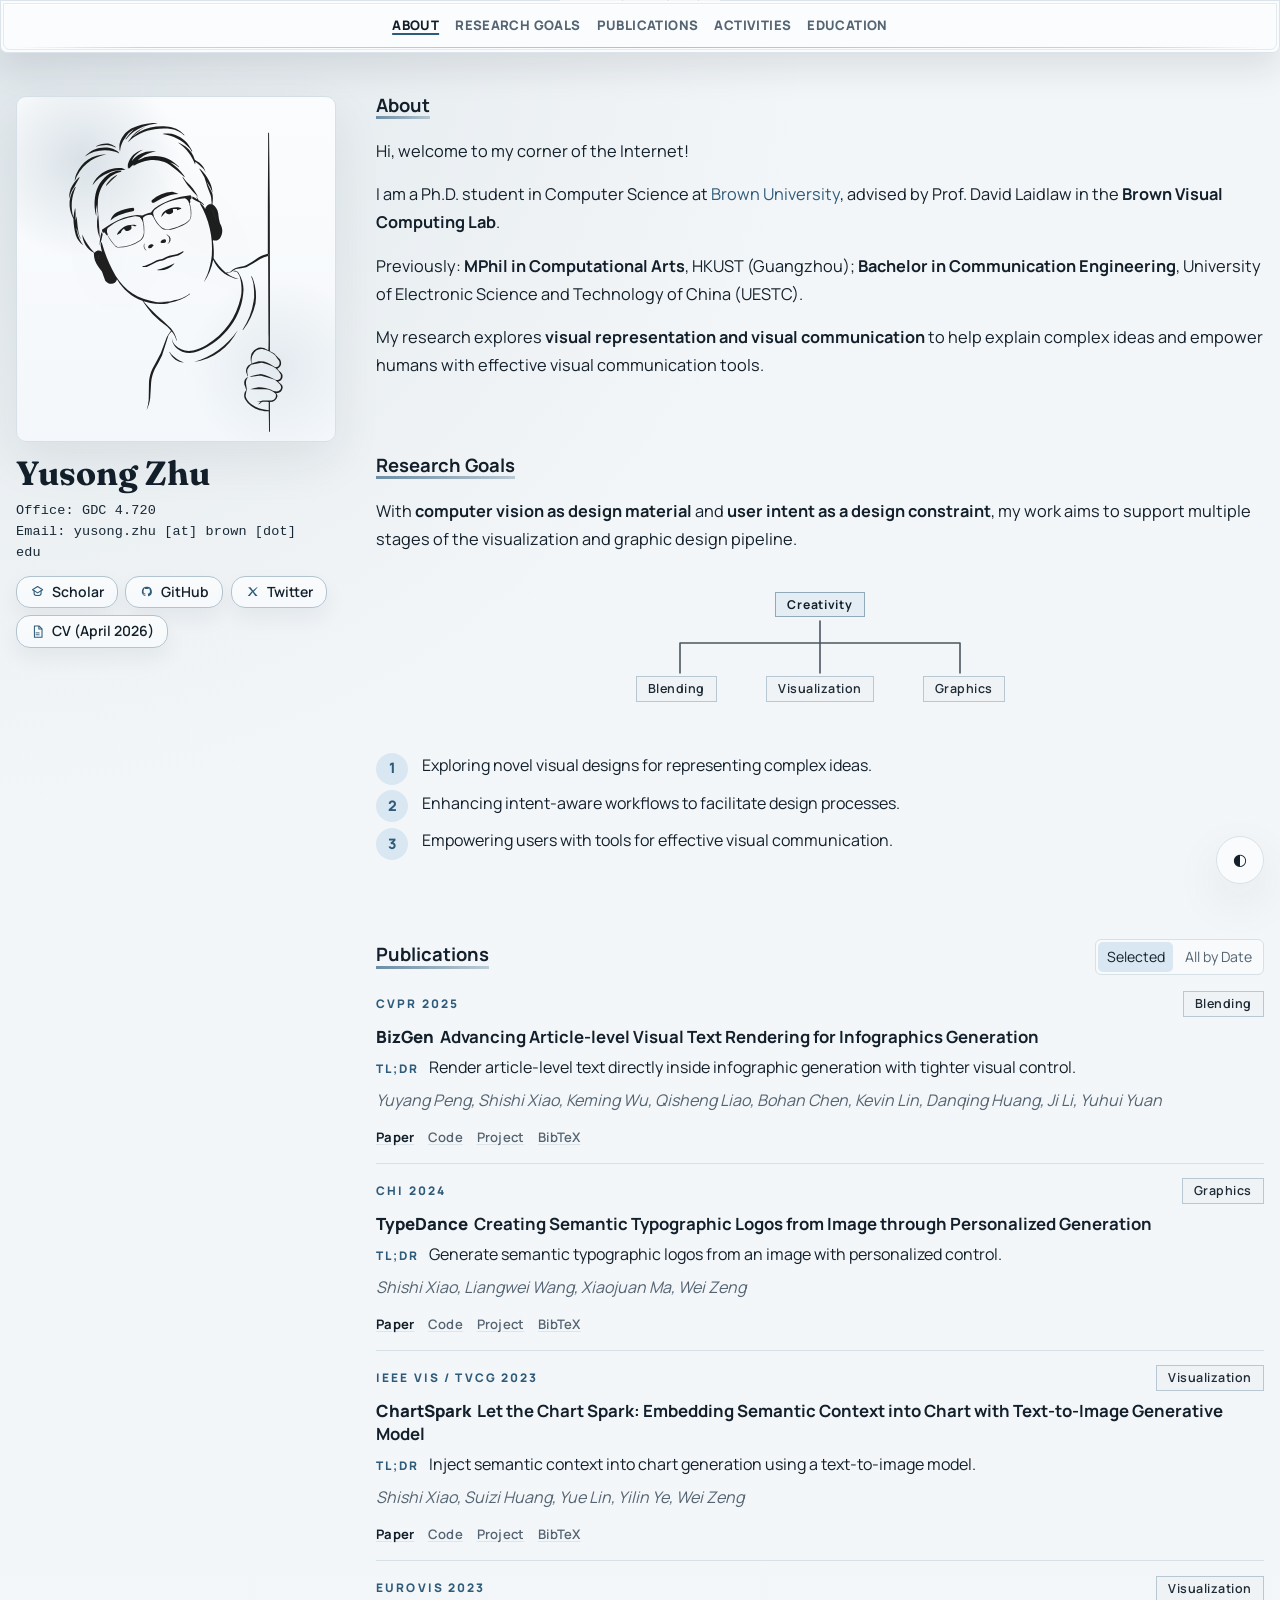
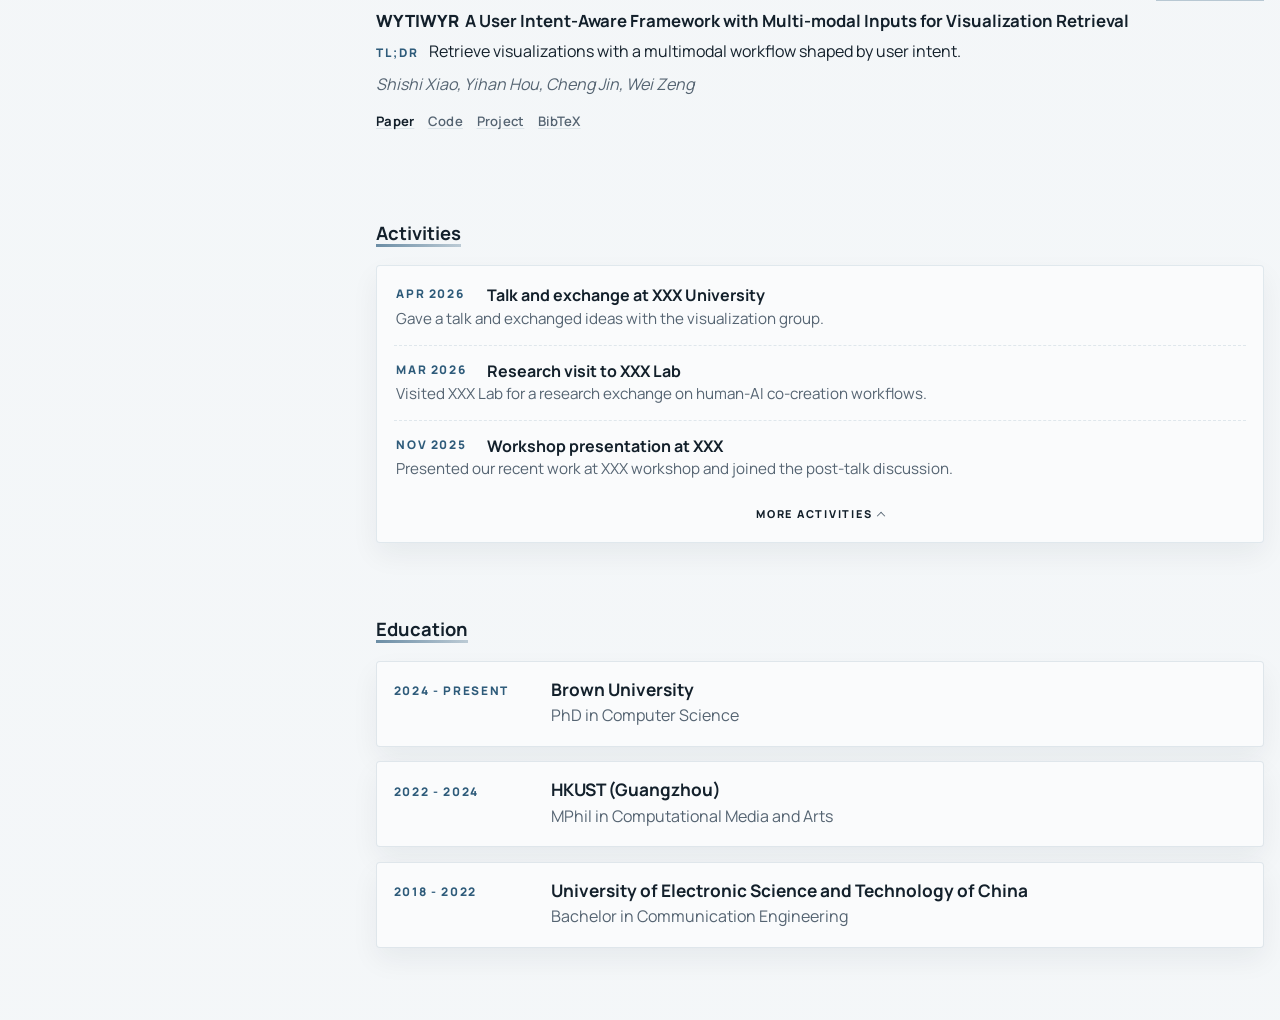
==== index-v6-line.html @ bac04664 "draft" ====
<!DOCTYPE html>
<html lang="en">
  <head>
    <meta charset="UTF-8" />
    <meta name="viewport" content="width=device-width, initial-scale=1, viewport-fit=cover" />
    <meta
      name="description"
      content="Yusong Zhu is a Ph.D. student in Computer Science at Brown University working on visual representation and visual communication."
    />
    <title>Yusong Zhu</title>
    <link rel="preconnect" href="https://fonts.googleapis.com" />
    <link rel="preconnect" href="https://fonts.gstatic.com" crossorigin />
    <link
      href="https://fonts.googleapis.com/css2?family=Fraunces:opsz,wght@9..144,500;9..144,700&family=Manrope:wght@400;500;600;700;800&display=swap"
      rel="stylesheet"
    />
    <link rel="preconnect" href="https://fonts.googleapis.com">
    <link rel="preconnect" href="https://fonts.gstatic.com" crossorigin>
    <link href="https://fonts.googleapis.com/css2?family=Architects+Daughter&display=swap" rel="stylesheet">
    <link rel="icon" type="image/png" href="tabicon.png" />
    <link rel="stylesheet" href="styles-v6-line.css" />
    <script>
      document.documentElement.classList.add("js");
    </script>
  </head>
  <body>
    <aside class="toc-sidebar" aria-label="Page sections">
      <nav class="toc-panel" id="toc-panel" aria-label="Page sections">
        <ul class="nav-list">
          <li><a class="nav-link" href="#about">About</a></li>
          <!-- <li><a class="nav-link" href="#interests">Research Interests</a></li> -->
          <li><a class="nav-link" href="#goals">Research Goals</a></li>
          <li><a class="nav-link" href="#publications">Publications</a></li>
          <li><a class="nav-link" href="#activities">Activities</a></li>
          <li><a class="nav-link" href="#education">Education</a></li>
        </ul>
      </nav>
      <div class="toc-edge" aria-hidden="true"></div>
    </aside>

    <div class="page-shell">
      <div class="layout">
        <aside class="rail reveal" aria-label="Profile overview">
          <figure class="rail-portrait rail-portrait--line">
            <div class="line-portrait-shell">
              <img src="yusong_line_drawing.svg" alt="Line drawing mark representing Yusong Zhu" />
            </div>
          </figure>
          <!-- <p class="eyebrow"></p> -->
          <h1>Yusong Zhu</h1>
          <p class="lede">
            <span class="contact-mono">Office: GDC 4.720<br />Email: yusong.zhu [at] brown [dot] edu</span>
          </p>
          <div class="social-row" aria-label="External links">
            <a class="social-link" href="https://scholar.google.com/citations?user=serendipitysx" aria-label="Google Scholar" target="_blank" rel="noreferrer">
              <svg viewBox="0 0 24 24" aria-hidden="true"><path d="M12 4 4 9l8 5 8-5-8-5Z" fill="none" stroke="currentColor" stroke-width="1.7" stroke-linejoin="round"/><path d="M6.5 10.2V15c0 1.8 2.5 3.3 5.5 3.3s5.5-1.5 5.5-3.3v-4.8" fill="none" stroke="currentColor" stroke-width="1.7" stroke-linecap="round"/></svg>
              <span class="social-link-text">Scholar</span>
            </a>
            <a class="social-link" href="https://github.com/serendipitysx" aria-label="GitHub" target="_blank" rel="noreferrer">
              <svg viewBox="0 0 24 24" aria-hidden="true"><path d="M12 4.5a7.5 7.5 0 0 0-2.4 14.6c.38.07.52-.17.52-.38v-1.3c-2.1.46-2.54-1-2.54-1-.34-.86-.84-1.1-.84-1.1-.69-.48.05-.47.05-.47.76.06 1.16.78 1.16.78.68 1.17 1.78.83 2.21.64.07-.5.27-.84.49-1.03-1.73-.2-3.55-.87-3.55-3.88 0-.86.31-1.56.82-2.11-.08-.2-.36-1 .08-2.08 0 0 .67-.22 2.2.81a7.6 7.6 0 0 1 4 0c1.53-1.03 2.2-.81 2.2-.81.44 1.08.16 1.88.08 2.08.51.55.82 1.25.82 2.11 0 3.02-1.82 3.68-3.56 3.88.28.24.53.71.53 1.44v2.13c0 .21.14.45.53.38A7.5 7.5 0 0 0 12 4.5Z" fill="currentColor"/></svg>
              <span class="social-link-text">GitHub</span>
            </a>
            <a class="social-link" href="https://x.com/serendipitysx" aria-label="X (Twitter)" target="_blank" rel="noreferrer">
              <svg viewBox="0 0 24 24" aria-hidden="true"><path d="M5 5h3.7l4 5.4L18.7 5H20l-6.1 7.1L20 19h-3.7l-4.3-5.8L7.6 19H4.3l6.5-7.7L5 5Z" fill="currentColor"/></svg>
              <span class="social-link-text">Twitter</span>
            </a>
            <a class="social-link" href="cv.pdf" aria-label="Download CV (PDF)" target="_blank" rel="noreferrer">
              <svg viewBox="0 0 24 24" aria-hidden="true">
                <path
                  d="M7 3h7.2L19 7.8V21H7V3z"
                  fill="none"
                  stroke="currentColor"
                  stroke-width="1.65"
                  stroke-linejoin="round"
                />
                <path
                  d="M14 3v5h5"
                  fill="none"
                  stroke="currentColor"
                  stroke-width="1.65"
                  stroke-linejoin="round"
                />
                <path
                  d="M9.5 14h5M9.5 17h5"
                  fill="none"
                  stroke="currentColor"
                  stroke-width="1.4"
                  stroke-linecap="round"
                />
              </svg>
              <span class="social-link-text">CV (April 2026)</span>
            </a>
          </div>
<!-- 
          <section class="rail-news" aria-labelledby="rail-news-heading">
            <div class="rail-news-box">
              <div class="rail-news-scroll" role="region" aria-label="Recent news list">
                <p class="rail-news-title" id="rail-news-heading">News</p>
                <div class="rail-news-list">
                <article class="rail-news-item">
                  <time class="rail-news-date" datetime="2025-05">May 2025</time>
                  <p class="rail-news-text">Internship at Adobe (San Jose)</p>
                </article>
                <article class="rail-news-item">
                  <time class="rail-news-date" datetime="2025-03">Mar 2025</time>
                  <p class="rail-news-text">BizGen accepted to CVPR 2025</p>
                </article>
                <article class="rail-news-item">
                  <time class="rail-news-date" datetime="2025-03">Mar 2025</time>
                  <p class="rail-news-text">VizTA accepted to EuroVIS 2025</p>
                </article>
                <article class="rail-news-item">
                  <time class="rail-news-date" datetime="2024-07">Jul 2024</time>
                  <p class="rail-news-text">ModalChorus accepted to IEEE VIS 2024</p>
                </article>
                <article class="rail-news-item">
                  <time class="rail-news-date" datetime="2024-01">Jan 2024</time>
                  <p class="rail-news-text">TypeDance accepted to CHI 2024</p>
                </article>
                <article class="rail-news-item">
                  <time class="rail-news-date" datetime="2023-12">Dec 2023</time>
                  <p class="rail-news-text">MetroBUX accepted to IEEE TITS</p>
                </article>
                <article class="rail-news-item">
                  <time class="rail-news-date" datetime="2023-10">Oct 2023</time>
                  <p class="rail-news-text">Presented ChartSpark at IEEE VIS</p>
                </article>
                <article class="rail-news-item">
                  <time class="rail-news-date" datetime="2023-07">Jul 2023</time>
                  <p class="rail-news-text">ChartSpark accepted to IEEE VIS</p>
                </article>
                <article class="rail-news-item">
                  <time class="rail-news-date" datetime="2023-06">Jun 2023</time>
                  <p class="rail-news-text">Presented WYTIWYR at EuroVIS</p>
                </article>
                <article class="rail-news-item">
                  <time class="rail-news-date" datetime="2022-09">Sep 2022</time>
                  <p class="rail-news-text">Started visualization research at HKUST CIVAl Lab</p>
                </article>
                </div>
              </div>
            </div>
          </section> -->
        </aside>

        <main id="main">
          <section id="about" class="section reveal" aria-labelledby="about-heading">
            <div class="section-head">
              <h2 id="about-heading">About</h2>
            </div>
            <div class="section-body">
              <div class="prose prose-flow">
                <p>Hi, welcome to my corner of the Internet!</p>
                <p>
                  I am a Ph.D. student in Computer Science at <a href="https://www.brown.edu/" style="color: var(--accent)" target="_blank" rel="noopener noreferrer">Brown University</a>, advised by Prof. David Laidlaw in the
                  <strong>Brown Visual Computing Lab</strong>.
                </p>
                <p>
                  Previously: <strong>MPhil in Computational Arts</strong>, HKUST
                  (Guangzhou); <strong>Bachelor in Communication Engineering</strong>,
                  University of Electronic Science and Technology of China (UESTC).
                </p>
                <p>
                  My research explores <strong>visual representation and visual communication</strong>
                  to help explain complex ideas and empower humans with effective
                  visual communication tools.
                </p>
              </div>
            </div>
          </section>
<!-- 
          <section id="interests" class="section reveal" aria-labelledby="interests-heading">
            <div class="section-head">
              <h2 id="interests-heading">Research Interests</h2>
            </div>
            <div class="chip-row">
              <span class="chip">Computer Vision</span>
              <span class="chip">Data Visualization</span>
              <span class="chip">Visual Design</span>
            </div>
          </section> -->

          <section id="goals" class="section reveal" aria-labelledby="goals-heading">
            <div class="section-head">
              <h2 id="goals-heading">Research Goals</h2>
            </div>
            <div class="prose narrow">
              <p>
                With <strong>computer vision as design material</strong> and
                <strong>user intent as a design constraint</strong>, my work aims
                to support multiple stages of the visualization and graphic design
                pipeline.
              </p>
            </div>
            <div
              class="research-flow"
              role="img"
              aria-label="Research themes: Creativity connects Blending, Visualization, and Graphics."
            >
              <div class="research-flow-hub">
                <span class="research-theme-tag research-theme-tag--hub">Creativity</span>
              </div>
              <svg
                class="research-flow-lines"
                viewBox="0 0 420 72"
                preserveAspectRatio="xMidYMin meet"
                aria-hidden="true"
              >
                <path
                  d="M210 2V24M70 24H350M70 24V54M210 24V54M350 24V54"
                  fill="none"
                  stroke="currentColor"
                  stroke-width="1.6"
                  stroke-linecap="round"
                  stroke-linejoin="round"
                />
              </svg>
              <div class="research-flow-branches">
                <div class="research-flow-branch">
                  <span class="research-theme-tag">Blending</span>
                </div>
                <div class="research-flow-branch">
                  <span class="research-theme-tag">Visualization</span>
                </div>
                <div class="research-flow-branch">
                  <span class="research-theme-tag">Graphics</span>
                </div>
              </div>
            </div>
            <div class="goal-stack">
              <article class="goal-line">
                <span class="goal-index">1</span>
                <p>Exploring novel visual designs for representing complex ideas.</p>
              </article>
              <article class="goal-line">
                <span class="goal-index">2</span>
                <p>Enhancing intent-aware workflows to facilitate design processes.</p>
              </article>
              <article class="goal-line">
                <span class="goal-index">3</span>
                <p>Empowering users with tools for effective visual communication.</p>
              </article>
            </div>
          </section>

          <section id="publications" class="section reveal" aria-labelledby="publications-heading">
            <div class="section-head publications-head">
              <h2 id="publications-heading">Publications</h2>
              <div class="pub-switcher" role="tablist" aria-label="Publication views">
                <button class="pub-tab is-active" type="button" role="tab" aria-selected="true" aria-controls="pub-selected" id="tab-selected">Selected</button>
                <button class="pub-tab" type="button" role="tab" aria-selected="false" aria-controls="pub-all" id="tab-all">All by Date</button>
              </div>
            </div>

            <div class="pub-panel is-active" id="pub-selected" role="tabpanel" aria-labelledby="tab-selected">
              <article class="pub-feature">
                <div class="pub-body">
                  <div class="pub-meta-row">
                    <p class="pub-venue">CVPR 2025</p>
                    <div class="pub-tags" aria-label="Research themes">
                      <span class="research-theme-tag">Blending</span>
                    </div>
                  </div>
                  <h3><span class="pub-acronym">BizGen</span><span class="pub-subtitle">Advancing Article-level Visual Text Rendering for Infographics Generation</span></h3>
                  <p class="pub-tldr"><span>TL;DR</span> Render article-level text directly inside infographic generation with tighter visual control.</p>
                  <p class="pub-authors">
                    Yuyang Peng, Shishi Xiao, Keming Wu, Qisheng Liao, Bohan Chen,
                    Kevin Lin, Danqing Huang, Ji Li, Yuhui Yuan
                  </p>
                  <div class="pub-links" aria-label="BizGen links">
                    <a class="pub-link is-primary" href="#" target="_blank" rel="noopener noreferrer">Paper</a>
                    <a class="pub-link" href="#" target="_blank" rel="noopener noreferrer">Code</a>
                    <a class="pub-link" href="#" target="_blank" rel="noopener noreferrer">Project</a>
                    <button class="pub-link pub-bib-toggle" type="button" aria-expanded="false" aria-controls="bib-bizgen-selected" data-bib-target="bib-bizgen-selected">BibTeX</button>
                  </div>
                  <div class="pub-bib-card" id="bib-bizgen-selected" hidden>
                    <pre>@inproceedings{peng2025bizgen,
  title={Advancing Article-level Visual Text Rendering for Infographics Generation},
  author={Peng, Yuyang and Xiao, Shishi and Wu, Keming and Liao, Qisheng and Chen, Bohan and Lin, Kevin and Huang, Danqing and Li, Ji and Yuan, Yuhui},
  booktitle={Proceedings of the IEEE/CVF Conference on Computer Vision and Pattern Recognition (CVPR)},
  year={2025}
}</pre>
                  </div>
                </div>
              </article>

              <article class="pub-feature">
                <div class="pub-body">
                  <div class="pub-meta-row">
                    <p class="pub-venue">CHI 2024</p>
                    <div class="pub-tags" aria-label="Research themes">
                      <span class="research-theme-tag">Graphics</span>
                    </div>
                  </div>
                  <h3><span class="pub-acronym">TypeDance</span><span class="pub-subtitle">Creating Semantic Typographic Logos from Image through Personalized Generation</span></h3>
                  <p class="pub-tldr"><span>TL;DR</span> Generate semantic typographic logos from an image with personalized control.</p>
                  <p class="pub-authors">Shishi Xiao, Liangwei Wang, Xiaojuan Ma, Wei Zeng</p>
                  <div class="pub-links" aria-label="TypeDance links">
                    <a class="pub-link is-primary" href="#" target="_blank" rel="noopener noreferrer">Paper</a>
                    <a class="pub-link" href="#" target="_blank" rel="noopener noreferrer">Code</a>
                    <a class="pub-link" href="#" target="_blank" rel="noopener noreferrer">Project</a>
                    <button class="pub-link pub-bib-toggle" type="button" aria-expanded="false" aria-controls="bib-typedance-selected" data-bib-target="bib-typedance-selected">BibTeX</button>
                  </div>
                  <div class="pub-bib-card" id="bib-typedance-selected" hidden>
                    <pre>@inproceedings{xiao2024typedance,
  title={Creating Semantic Typographic Logos from Image through Personalized Generation},
  author={Xiao, Shishi and Wang, Liangwei and Ma, Xiaojuan and Zeng, Wei},
  booktitle={Proceedings of the CHI Conference on Human Factors in Computing Systems (CHI)},
  year={2024}
}</pre>
                  </div>
                </div>
              </article>

              <article class="pub-feature">
                <div class="pub-body">
                  <div class="pub-meta-row">
                    <p class="pub-venue">IEEE VIS / TVCG 2023</p>
                    <div class="pub-tags" aria-label="Research themes">
                      <span class="research-theme-tag">Visualization</span>
                    </div>
                  </div>
                  <h3><span class="pub-acronym">ChartSpark</span><span class="pub-subtitle">Let the Chart Spark: Embedding Semantic Context into Chart with Text-to-Image Generative Model</span></h3>
                  <p class="pub-tldr"><span>TL;DR</span> Inject semantic context into chart generation using a text-to-image model.</p>
                  <p class="pub-authors">Shishi Xiao, Suizi Huang, Yue Lin, Yilin Ye, Wei Zeng</p>
                  <div class="pub-links" aria-label="ChartSpark links">
                    <a class="pub-link is-primary" href="#" target="_blank" rel="noopener noreferrer">Paper</a>
                    <a class="pub-link" href="#" target="_blank" rel="noopener noreferrer">Code</a>
                    <a class="pub-link" href="#" target="_blank" rel="noopener noreferrer">Project</a>
                    <button class="pub-link pub-bib-toggle" type="button" aria-expanded="false" aria-controls="bib-chartspark-selected" data-bib-target="bib-chartspark-selected">BibTeX</button>
                  </div>
                  <div class="pub-bib-card" id="bib-chartspark-selected" hidden>
                    <pre>@article{xiao2023chartspark,
  title={Let the Chart Spark: Embedding Semantic Context into Chart with Text-to-Image Generative Model},
  author={Xiao, Shishi and Huang, Suizi and Lin, Yue and Ye, Yilin and Zeng, Wei},
  journal={IEEE Transactions on Visualization and Computer Graphics (TVCG)},
  year={2023}
}</pre>
                  </div>
                </div>
              </article>

              <article class="pub-feature">
                <div class="pub-body">
                  <div class="pub-meta-row">
                    <p class="pub-venue">EuroVis 2023</p>
                    <div class="pub-tags" aria-label="Research themes">
                      <span class="research-theme-tag">Visualization</span>
                    </div>
                  </div>
                  <h3><span class="pub-acronym">WYTIWYR</span><span class="pub-subtitle">A User Intent-Aware Framework with Multi-modal Inputs for Visualization Retrieval</span></h3>
                  <p class="pub-tldr"><span>TL;DR</span> Retrieve visualizations with a multimodal workflow shaped by user intent.</p>
                  <p class="pub-authors">Shishi Xiao, Yihan Hou, Cheng Jin, Wei Zeng</p>
                  <div class="pub-links" aria-label="WYTIWYR links">
                    <a class="pub-link is-primary" href="#" target="_blank" rel="noopener noreferrer">Paper</a>
                    <a class="pub-link" href="#" target="_blank" rel="noopener noreferrer">Code</a>
                    <a class="pub-link" href="#" target="_blank" rel="noopener noreferrer">Project</a>
                    <button class="pub-link pub-bib-toggle" type="button" aria-expanded="false" aria-controls="bib-wytiwyr-selected" data-bib-target="bib-wytiwyr-selected">BibTeX</button>
                  </div>
                  <div class="pub-bib-card" id="bib-wytiwyr-selected" hidden>
                    <pre>@inproceedings{xiao2023wytiwyr,
  title={A User Intent-Aware Framework with Multi-modal Inputs for Visualization Retrieval},
  author={Xiao, Shishi and Hou, Yihan and Jin, Cheng and Zeng, Wei},
  booktitle={Eurographics Conference on Visualization (EuroVis)},
  year={2023}
}</pre>
                  </div>
                </div>
              </article>
            </div>

            <div class="pub-panel" id="pub-all" role="tabpanel" aria-labelledby="tab-all" hidden>
              <div class="pub-year-group">
                <div class="pub-all-head">
                  <span class="pub-all-label">2025</span>
                </div>
                <article class="pub-row">
                  <div class="pub-date">CVPR 2025</div>
                  <div class="pub-tags" aria-label="Research themes">
                    <span class="research-theme-tag">Blending</span>
                  </div>
                  <div class="pub-body">
                    <h3><span class="pub-acronym">BizGen</span><span class="pub-subtitle">Advancing Article-level Visual Text Rendering for Infographics Generation</span></h3>
                    <p class="pub-authors">
                      Yuyang Peng, Shishi Xiao, Keming Wu, Qisheng Liao, Bohan Chen,
                      Kevin Lin, Danqing Huang, Ji Li, Yuhui Yuan
                    </p>
                    <div class="pub-links" aria-label="BizGen links">
                      <a class="pub-link is-primary" href="#" target="_blank" rel="noopener noreferrer">Paper</a>
                      <a class="pub-link" href="#" target="_blank" rel="noopener noreferrer">Code</a>
                      <a class="pub-link" href="#" target="_blank" rel="noopener noreferrer">Project</a>
                      <button class="pub-link pub-bib-toggle" type="button" aria-expanded="false" aria-controls="bib-bizgen-all" data-bib-target="bib-bizgen-all">BibTeX</button>
                    </div>
                    <div class="pub-bib-card" id="bib-bizgen-all" hidden>
                      <pre>@inproceedings{peng2025bizgen,
  title={Advancing Article-level Visual Text Rendering for Infographics Generation},
  author={Peng, Yuyang and Xiao, Shishi and Wu, Keming and Liao, Qisheng and Chen, Bohan and Lin, Kevin and Huang, Danqing and Li, Ji and Yuan, Yuhui},
  booktitle={Proceedings of the IEEE/CVF Conference on Computer Vision and Pattern Recognition (CVPR)},
  year={2025}
}</pre>
                    </div>
                  </div>
                </article>
              </div>

              <div class="pub-year-group">
                <div class="pub-all-head">
                  <span class="pub-all-label">2024</span>
                </div>
                <article class="pub-row">
                  <div class="pub-date">CHI 2024</div>
                  <div class="pub-tags" aria-label="Research themes">
                    <span class="research-theme-tag">Graphics</span>
                  </div>
                  <div class="pub-body">
                    <h3><span class="pub-acronym">TypeDance</span><span class="pub-subtitle">Creating Semantic Typographic Logos from Image through Personalized Generation</span></h3>
                    <p class="pub-authors">Shishi Xiao, Liangwei Wang, Xiaojuan Ma, Wei Zeng</p>
                    <div class="pub-links" aria-label="TypeDance links">
                      <a class="pub-link is-primary" href="#" target="_blank" rel="noopener noreferrer">Paper</a>
                      <a class="pub-link" href="#" target="_blank" rel="noopener noreferrer">Code</a>
                      <a class="pub-link" href="#" target="_blank" rel="noopener noreferrer">Project</a>
                      <button class="pub-link pub-bib-toggle" type="button" aria-expanded="false" aria-controls="bib-typedance-all" data-bib-target="bib-typedance-all">BibTeX</button>
                    </div>
                    <div class="pub-bib-card" id="bib-typedance-all" hidden>
                      <pre>@inproceedings{xiao2024typedance,
  title={Creating Semantic Typographic Logos from Image through Personalized Generation},
  author={Xiao, Shishi and Wang, Liangwei and Ma, Xiaojuan and Zeng, Wei},
  booktitle={Proceedings of the CHI Conference on Human Factors in Computing Systems (CHI)},
  year={2024}
}</pre>
                    </div>
                  </div>
                </article>
              </div>

              <div class="pub-year-group">
                <div class="pub-all-head">
                  <span class="pub-all-label">2023</span>
                </div>
                <article class="pub-row">
                  <div class="pub-date">IEEE VIS / TVCG 2023</div>
                  <div class="pub-tags" aria-label="Research themes">
                    <span class="research-theme-tag">Visualization</span>
                  </div>
                  <div class="pub-body">
                    <h3><span class="pub-acronym">ChartSpark</span><span class="pub-subtitle">Let the Chart Spark: Embedding Semantic Context into Chart with Text-to-Image Generative Model</span></h3>
                    <p class="pub-authors">Shishi Xiao, Suizi Huang, Yue Lin, Yilin Ye, Wei Zeng</p>
                    <div class="pub-links" aria-label="ChartSpark links">
                      <a class="pub-link is-primary" href="#" target="_blank" rel="noopener noreferrer">Paper</a>
                      <a class="pub-link" href="#" target="_blank" rel="noopener noreferrer">Code</a>
                      <a class="pub-link" href="#" target="_blank" rel="noopener noreferrer">Project</a>
                      <button class="pub-link pub-bib-toggle" type="button" aria-expanded="false" aria-controls="bib-chartspark-all" data-bib-target="bib-chartspark-all">BibTeX</button>
                    </div>
                    <div class="pub-bib-card" id="bib-chartspark-all" hidden>
                      <pre>@article{xiao2023chartspark,
  title={Let the Chart Spark: Embedding Semantic Context into Chart with Text-to-Image Generative Model},
  author={Xiao, Shishi and Huang, Suizi and Lin, Yue and Ye, Yilin and Zeng, Wei},
  journal={IEEE Transactions on Visualization and Computer Graphics (TVCG)},
  year={2023}
}</pre>
                    </div>
                  </div>
                </article>
                <article class="pub-row">
                  <div class="pub-date">EuroVis 2023</div>
                  <div class="pub-tags" aria-label="Research themes">
                    <span class="research-theme-tag">Visualization</span>
                  </div>
                  <div class="pub-body">
                    <h3><span class="pub-acronym">WYTIWYR</span><span class="pub-subtitle">A User Intent-Aware Framework with Multi-modal Inputs for Visualization Retrieval</span></h3>
                    <p class="pub-authors">Shishi Xiao, Yihan Hou, Cheng Jin, Wei Zeng</p>
                    <div class="pub-links" aria-label="WYTIWYR links">
                      <a class="pub-link is-primary" href="#" target="_blank" rel="noopener noreferrer">Paper</a>
                      <a class="pub-link" href="#" target="_blank" rel="noopener noreferrer">Code</a>
                      <a class="pub-link" href="#" target="_blank" rel="noopener noreferrer">Project</a>
                      <button class="pub-link pub-bib-toggle" type="button" aria-expanded="false" aria-controls="bib-wytiwyr-all" data-bib-target="bib-wytiwyr-all">BibTeX</button>
                    </div>
                    <div class="pub-bib-card" id="bib-wytiwyr-all" hidden>
                      <pre>@inproceedings{xiao2023wytiwyr,
  title={A User Intent-Aware Framework with Multi-modal Inputs for Visualization Retrieval},
  author={Xiao, Shishi and Hou, Yihan and Jin, Cheng and Zeng, Wei},
  booktitle={Eurographics Conference on Visualization (EuroVis)},
  year={2023}
}</pre>
                    </div>
                  </div>
                </article>
              </div>
            </div>
          </section>

          <section id="activities" class="section reveal" aria-labelledby="activities-heading">
            <div class="section-head">
              <h2 id="activities-heading">Activities</h2>
            </div>
            <div class="activity-panel">
              <!-- <p class="activity-intro">Recent visits, talks, and exchanges.</p> -->
              <ul class="activity-list" id="activity-list">
                <li class="activity-item">
                  <span class="activity-date">Apr 2026</span>
                  <span class="activity-text">Talk and exchange at XXX University</span>
                  <p class="activity-body">Gave a talk and exchanged ideas with the visualization group.</p>
                </li>
                <li class="activity-item">
                  <span class="activity-date">Mar 2026</span>
                  <span class="activity-text">Research visit to XXX Lab</span>
                  <p class="activity-body">Visited XXX Lab for a research exchange on human-AI co-creation workflows.</p>
                </li>
                <li class="activity-item">
                  <span class="activity-date">Nov 2025</span>
                  <span class="activity-text">Workshop presentation at XXX</span>
                  <p class="activity-body">Presented our recent work at XXX workshop and joined the post-talk discussion.</p>
                </li>
                <li class="activity-item activity-item--more" hidden>
                  <span class="activity-date">Sep 2025</span>
                  <span class="activity-text">Guest talk at XXX Institute</span>
                  <p class="activity-body">Shared research progress and discussed visualization directions with local researchers.</p>
                </li>
                <li class="activity-item activity-item--more" hidden>
                  <span class="activity-date">Jul 2025</span>
                  <span class="activity-text">Visit to XXX Lab</span>
                  <p class="activity-body">Visited the lab for a short exchange on design tools and evaluation strategies.</p>
                </li>
                <li class="activity-item activity-item--more" hidden>
                  <span class="activity-date">May 2025</span>
                  <span class="activity-text">Talk at XXX Workshop</span>
                  <p class="activity-body">Presented an overview of the current project and received feedback from attendees.</p>
                </li>
              </ul>
              <button class="activity-more-toggle" type="button" aria-expanded="false" aria-controls="activity-list">
                <span class="activity-more-text">More activities</span>
                <span class="activity-more-arrow" aria-hidden="true"></span>
              </button>
            </div>
          </section>

          <section id="education" class="section reveal" aria-labelledby="education-heading">
            <div class="section-head">
              <h2 id="education-heading">Education</h2>
            </div>
            <div class="edu-list">
              <article class="edu-row">
                <div class="edu-meta">2024 - Present</div>
                <div>
                  <h3>Brown University</h3>
                  <p>PhD in Computer Science</p>
                </div>
              </article>
              <article class="edu-row">
                <div class="edu-meta">2022 - 2024</div>
                <div>
                  <h3>HKUST (Guangzhou)</h3>
                  <p>MPhil in Computational Media and Arts</p>
                </div>
              </article>
              <article class="edu-row">
                <div class="edu-meta">2018 - 2022</div>
                <div>
                  <h3>University of Electronic Science and Technology of China</h3>
                  <p>Bachelor in Communication Engineering</p>
                </div>
              </article>
            </div>
          </section>

        </main>
      </div>
    </div>

    <button
      class="theme-toggle"
      type="button"
      aria-label="Toggle color theme"
      aria-pressed="false"
      title="Toggle theme"
    >
      <span aria-hidden="true">◐</span>
    </button>
    <script>
      const root = document.documentElement;
      const themeToggle = document.querySelector(".theme-toggle");
      const storedTheme = localStorage.getItem("theme");
      const prefersDark = window.matchMedia("(prefers-color-scheme: dark)").matches;

      const applyTheme = (theme) => {
        root.dataset.theme = theme;
        themeToggle.setAttribute("aria-pressed", String(theme === "dark"));
        themeToggle.innerHTML = `<span aria-hidden="true">${theme === "dark" ? "☼" : "◐"}</span>`;
      };

      applyTheme(storedTheme || (prefersDark ? "dark" : "light"));

      themeToggle.addEventListener("click", () => {
        const nextTheme = root.dataset.theme === "dark" ? "light" : "dark";
        localStorage.setItem("theme", nextTheme);
        applyTheme(nextTheme);
      });

      const navLinks = [...document.querySelectorAll(".toc-sidebar .nav-link")];
      const sections = navLinks
        .map((link) => document.querySelector(link.getAttribute("href")))
        .filter(Boolean);
      let pendingNavTargetId = "";

      const setActiveSection = (activeId) => {
        navLinks.forEach((link) => {
          const isActive = link.getAttribute("href") === `#${activeId}`;
          link.classList.toggle("is-active", isActive);
          if (isActive) {
            link.setAttribute("aria-current", "location");
          } else {
            link.removeAttribute("aria-current");
          }
        });
      };

      const updateSectionHighlight = () => {
        const tocHeight = document.querySelector(".toc-sidebar")?.offsetHeight ?? 0;
        const sectionScrollMargin = sections[0]
          ? parseFloat(window.getComputedStyle(sections[0]).scrollMarginTop) || 0
          : 0;
        const triggerY = Math.max(tocHeight + 28, sectionScrollMargin - 8);
        let activeId = sections[0]?.id;
        const nearPageBottom = window.innerHeight + window.scrollY >= document.documentElement.scrollHeight - 4;

        if (pendingNavTargetId) {
          const pendingSection = sections.find((section) => section.id === pendingNavTargetId);
          if (pendingSection) {
            const pendingRect = pendingSection.getBoundingClientRect();
            if (pendingRect.top > triggerY && !nearPageBottom) {
              setActiveSection(pendingNavTargetId);
              return;
            }
          }
          pendingNavTargetId = "";
        }

        if (nearPageBottom && sections.length) {
          setActiveSection(sections[sections.length - 1].id);
          return;
        }

        sections.forEach((section) => {
          const rect = section.getBoundingClientRect();
          if (rect.top <= triggerY) {
            activeId = section.id;
          }
        });

        if (activeId) {
          setActiveSection(activeId);
        }
      };

      let sectionHighlightFrame = 0;
      const scheduleSectionHighlight = () => {
        if (sectionHighlightFrame) return;
        sectionHighlightFrame = window.requestAnimationFrame(() => {
          sectionHighlightFrame = 0;
          updateSectionHighlight();
        });
      };

      window.addEventListener("scroll", scheduleSectionHighlight, { passive: true });
      window.addEventListener("resize", scheduleSectionHighlight);

      navLinks.forEach((link) => {
        link.addEventListener("click", () => {
          const targetId = link.getAttribute("href")?.slice(1);
          if (!targetId) return;
          pendingNavTargetId = targetId;
          setActiveSection(targetId);
          window.requestAnimationFrame(() => {
            window.requestAnimationFrame(updateSectionHighlight);
          });
        });
      });

      window.addEventListener("hashchange", scheduleSectionHighlight);
      updateSectionHighlight();

      const activityMoreToggle = document.querySelector(".activity-more-toggle");
      const activityMoreText = document.querySelector(".activity-more-text");
      const activityMoreItems = [...document.querySelectorAll(".activity-item--more")];

      if (activityMoreToggle && activityMoreItems.length) {
        const updateActivityToggle = () => {
          const hiddenCount = activityMoreItems.filter((item) => item.hidden).length;
          activityMoreToggle.hidden = hiddenCount === 0;
          activityMoreToggle.setAttribute("aria-expanded", String(hiddenCount > 0));
          if (activityMoreText) {
            activityMoreText.textContent = hiddenCount === 1 ? "More activity" : "More activities";
          }
        };

        activityMoreToggle.addEventListener("click", () => {
          const nextBatch = activityMoreItems.filter((item) => item.hidden).slice(0, 3);
          nextBatch.forEach((item) => {
            item.hidden = false;
          });
          updateActivityToggle();
        });

        updateActivityToggle();
      }

      const pubTabs = [...document.querySelectorAll(".pub-tab")];
      const pubPanels = [...document.querySelectorAll(".pub-panel")];

      const setPublicationView = (targetId) => {
        pubTabs.forEach((tab) => {
          const isActive = tab.getAttribute("aria-controls") === targetId;
          tab.classList.toggle("is-active", isActive);
          tab.setAttribute("aria-selected", String(isActive));
          tab.tabIndex = isActive ? 0 : -1;
        });

        pubPanels.forEach((panel) => {
          const isActive = panel.id === targetId;
          panel.hidden = !isActive;
          panel.classList.toggle("is-active", isActive);
        });
      };

      pubTabs.forEach((tab) => {
        tab.addEventListener("click", () => setPublicationView(tab.getAttribute("aria-controls")));
      });

      setPublicationView("pub-selected");

      const bibToggles = [...document.querySelectorAll(".pub-bib-toggle")];

      bibToggles.forEach((toggle) => {
        toggle.addEventListener("click", () => {
          const targetId = toggle.dataset.bibTarget;
          if (!targetId) return;
          const card = document.getElementById(targetId);
          if (!card) return;

          const nextExpanded = toggle.getAttribute("aria-expanded") !== "true";
          toggle.setAttribute("aria-expanded", String(nextExpanded));
          card.hidden = !nextExpanded;
        });
      });

      const revealObserver = window.matchMedia("(prefers-reduced-motion: reduce)").matches
        ? null
        : new IntersectionObserver(
            (entries) => {
              entries.forEach((entry) => {
                if (entry.isIntersecting) {
                  entry.target.classList.add("is-visible");
                  revealObserver.unobserve(entry.target);
                }
              });
            },
            { threshold: 0.15 }
          );

      if (revealObserver) {
        document.querySelectorAll(".reveal").forEach((element) => {
          revealObserver.observe(element);
        });
      } else {
        document.querySelectorAll(".reveal").forEach((element) => {
          element.classList.add("is-visible");
        });
      }
    </script>
  </body>
</html>
---- styles-v6-line.css ----
:root {
  color-scheme: light;
  --bg: #f3f6f8;
  --surface: #fbfcfd;
  --surface-strong: #eef2f5;
  --text: #13202b;
  --muted: #556472;
  --accent: #2e5b7a;
  --accent-soft: #d9e7f2;
  --line: #d6e0e7;
  --shadow: 0 18px 50px rgba(17, 32, 43, 0.08);
  --max-width: 1280px;
  --rail-width: clamp(250px, 25vw, 330px);
  --rail-news-paper: color-mix(in srgb, var(--surface) 88%, var(--bg));
  --social-pill-bg: color-mix(in srgb, var(--surface-strong, #eef2f5) 84%, var(--bg));
  --social-pill-border: color-mix(in srgb, var(--accent) 18%, var(--line));
  --social-pill-fg: color-mix(in srgb, var(--text) 84%, var(--muted));
}

html[data-theme="dark"] {
  color-scheme: dark;
  --bg: #0d1419;
  --surface: #121d24;
  --surface-strong: #17242d;
  --text: #edf4f8;
  --muted: #a4b6c3;
  --accent: #8cb8d6;
  --accent-soft: #1a3140;
  --line: #263744;
  --shadow: 0 22px 60px rgba(0, 0, 0, 0.28);
  --rail-news-paper: color-mix(in srgb, var(--surface) 88%, var(--bg));
  --social-pill-bg: color-mix(in srgb, var(--surface) 88%, var(--bg));
  --social-pill-border: color-mix(in srgb, var(--line) 75%, transparent);
  --social-pill-fg: color-mix(in srgb, var(--muted) 88%, var(--text));
}

* {
  box-sizing: border-box;
}

html {
  scroll-behavior: smooth;
}

@media (prefers-reduced-motion: reduce) {
  html {
    scroll-behavior: auto;
  }
}

body {
  margin: 0;
  min-width: 320px;
  font-family: "Manrope", "Helvetica Neue", Arial, sans-serif;
  color: var(--text);
  background:
    radial-gradient(circle at top left, color-mix(in srgb, var(--accent) 10%, transparent), transparent 28%),
    linear-gradient(180deg, var(--bg) 0%, color-mix(in srgb, var(--bg) 92%, white) 100%);
  line-height: 1.72;
  transition: background-color 180ms ease, color 180ms ease;
}

a {
  color: inherit;
  text-decoration: none;
}

a:hover {
  color: var(--accent);
}

a:focus-visible,
button:focus-visible {
  outline: 3px solid var(--accent);
  outline-offset: 3px;
}

button {
  font: inherit;
}

.page-shell {
  width: min(calc(100% - 2rem), var(--max-width));
  margin: 0 auto;
  padding: 6rem 0 4.5rem;
}

.theme-toggle {
  position: fixed;
  right: 1rem;
  bottom: 1rem;
  z-index: 60;
  width: 3rem;
  height: 3rem;
  border: 1px solid var(--line);
  border-radius: 999px;
  background: color-mix(in srgb, var(--surface) 88%, transparent);
  color: var(--text);
  box-shadow: var(--shadow);
  display: inline-flex;
  align-items: center;
  justify-content: center;
  cursor: pointer;
  transition: transform 160ms ease, border-color 160ms ease, background-color 160ms ease;
}

.theme-toggle:hover {
  transform: translateY(-1px);
  border-color: var(--accent);
}

.layout {
  display: grid;
  grid-template-columns: var(--rail-width) minmax(0, 1fr);
  gap: 2.5rem;
  align-items: start;
}

.rail {
  position: fixed;
  top: 6rem;
  left: max(1rem, calc((100vw - var(--max-width)) / 2));
  width: var(--rail-width);
  z-index: 10;
  padding: 0;
}

main {
  grid-column: 2;
  min-width: 0;
}

.rail-portrait {
  margin: 0 0 1rem;
}

.rail-portrait--line {
  position: relative;
}

.line-portrait-shell {
  display: grid;
  place-items: center;
  width: 100%;
  aspect-ratio: 1 / 1.08;
  padding: clamp(1rem, 2.2vw, 1.6rem);
  border-radius: 10px;
  border: 1px solid var(--line);
  background:
    radial-gradient(circle at 20% 18%, color-mix(in srgb, var(--accent) 16%, transparent), transparent 26%),
    radial-gradient(circle at 82% 78%, color-mix(in srgb, var(--accent) 9%, transparent), transparent 24%),
    linear-gradient(180deg, color-mix(in srgb, var(--surface) 96%, white) 0%, color-mix(in srgb, var(--surface) 78%, var(--accent-soft)) 100%);
  box-shadow: var(--shadow);
  overflow: hidden;
}

.line-portrait-shell img {
  display: block;
  width: min(80%, 16rem);
  height: auto;
  opacity: 0.94;
  filter: drop-shadow(0 18px 28px rgba(17, 32, 43, 0.08));
}

.eyebrow {
  margin: 0 0 0.8rem;
  color: var(--muted);
  font-size: 0.76rem;
  font-weight: 800;
  letter-spacing: 0.18em;
  text-transform: uppercase;
}

h1 {
  margin: 0;
  font-family: "Fraunces", "Times New Roman", serif;
  font-size: clamp(2.1rem, 2vw, 2.7rem);
  line-height: 0.92;
  letter-spacing:0em;
  max-width: 10.2ch;
}

.lede {
  margin: -0.98rem 0 0;
  color: var(--muted);
  font-size: 1.03rem;
  max-width: 30ch;
  white-space: pre-line;
}

.contact-mono {
  display: inline-block;
  color: color-mix(in srgb, var(--text) 86%, var(--accent));
  font-family: ui-monospace, SFMono-Regular, Menlo, Consolas, "Liberation Mono", monospace;
  font-size: 0.82em;
  line-height: 1.55;
  letter-spacing: 0.01em;
}

.rail-blurb {
  margin: 1.2rem 0 0;
  padding-top: 1rem;
  border-top: 1px solid var(--line);
  max-width: 32ch;
}

.social-row {
  display: flex;
  flex-wrap: wrap;
  gap: 0.45rem;
  margin-top: 0.72rem;
}

.social-link {
  display: inline-flex;
  align-items: center;
  gap: 0.42rem;
  padding: 0.42rem 0.82rem;
  border: 1px solid color-mix(in srgb, var(--accent) 22%, var(--line));
  border-radius: 14px;
  background:
    linear-gradient(180deg,
      color-mix(in srgb, var(--surface) 94%, var(--accent-soft)) 0%,
      color-mix(in srgb, var(--surface) 86%, var(--accent-soft)) 100%);
  color: var(--text);
  font-size: 0.875rem;
  font-weight: 600;
  line-height: 1.2;
  text-decoration: none;
  box-shadow: 0 10px 22px rgba(17, 32, 43, 0.06);
  transition:
    transform 160ms ease,
    border-color 160ms ease,
    color 160ms ease,
    background-color 160ms ease,
    box-shadow 160ms ease;
}

.social-link svg {
  width: 0.95rem;
  height: 0.95rem;
  flex-shrink: 0;
  color: var(--accent);
}

.social-link-text {
  white-space: nowrap;
}

.social-link:hover,
.social-link:focus-visible {
  transform: translateY(-1px);
  border-color: color-mix(in srgb, var(--accent) 55%, var(--line));
  color: var(--accent);
  background:
    linear-gradient(180deg,
      color-mix(in srgb, var(--accent-soft) 82%, var(--surface)) 0%,
      color-mix(in srgb, var(--accent-soft) 68%, var(--surface)) 100%);
  box-shadow: 0 12px 24px rgba(17, 32, 43, 0.08);
}

html[data-theme="dark"] .social-link:hover,
html[data-theme="dark"] .social-link:focus-visible {
  background:
    linear-gradient(180deg,
      color-mix(in srgb, var(--surface) 84%, var(--accent) 12%) 0%,
      color-mix(in srgb, var(--surface) 78%, var(--accent) 16%) 100%);
}

.rail-facts {
  display: flex;
  flex-wrap: wrap;
  gap: 0.55rem;
  margin-top: 1.2rem;
}

.fact {
  display: inline-flex;
  align-items: center;
  min-height: 2.1rem;
  padding: 0.35rem 0.72rem;
  border: 1px solid var(--line);
  border-radius: 999px;
  background: color-mix(in srgb, var(--surface) 78%, transparent);
  font-size: 0.9rem;
}

.nav-list {
  list-style: none;
  padding: 0;
  margin: 0;
  display: grid;
  gap: 0.2rem;
}

.nav-link {
  min-height: 2.1rem;
  display: flex;
  align-items: center;
  color: var(--muted);
  padding: 0.22rem 0;
  position: relative;
  transition: color 160ms ease;
}

.nav-link::before {
  content: "";
  width: 0.7rem;
  height: 1px;
  margin-right: 0.7rem;
  background: var(--line);
  transition: width 160ms ease, background-color 160ms ease;
}

.nav-link:hover,
.nav-link:focus-visible,
.nav-link.is-active {
  color: var(--text);
}

.nav-link:hover::before,
.nav-link:focus-visible::before,
.nav-link.is-active::before {
  width: 1.6rem;
  background: var(--accent);
}

.rail-news {
  margin-top: 1rem;
  margin-bottom: 0.85rem;
}

.rail-news-box {
  position: relative;
  /* border: 1px solid var(--line); */
  border-bottom: none;
  border-radius: 6px 6px 0 0;
  /* background: #d8cdc2; */
  background: var(--surface);
  overflow: visible;
  /* Bottom torn edge: notches are transparent → body gradient shows through */
  clip-path: polygon(
    0% 0%,
    100% 0%,
    100% calc(100% - 12px),
    96.875% 100%,
    93.75% calc(100% - 12px),
    90.625% 100%,
    87.5% calc(100% - 12px),
    84.375% 100%,
    81.25% calc(100% - 12px),
    78.125% 100%,
    75% calc(100% - 12px),
    71.875% 100%,
    68.75% calc(100% - 12px),
    65.625% 100%,
    62.5% calc(100% - 12px),
    59.375% 100%,
    56.25% calc(100% - 12px),
    53.125% 100%,
    50% calc(100% - 12px),
    46.875% 100%,
    43.75% calc(100% - 12px),
    40.625% 100%,
    37.5% calc(100% - 12px),
    34.375% 100%,
    31.25% calc(100% - 12px),
    28.125% 100%,
    25% calc(100% - 12px),
    21.875% 100%,
    18.75% calc(100% - 12px),
    15.625% 100%,
    12.5% calc(100% - 12px),
    9.375% 100%,
    6.25% calc(100% - 12px),
    3.125% 100%,
    0% calc(100% - 12px)
  );
}

.rail-news-title {
  position: sticky;
  top: 0;
  z-index: 2;
  margin: 0 0.7em 0.55rem;
  /* Top inset lives on the title (opaque) so items cannot scroll “above” News in the scroll padding gap */
  padding: 0.65rem 0 0.5rem;
  color: var(--accent);
  font-size: 0.76rem;
  font-weight: 800;
  letter-spacing: 0.16em;
  text-transform: uppercase;
  background: var(--surface);
  /* border-bottom: 1px solid color-mix(in srgb, var(--line) 95%, transparent); */
  border-bottom: 1.5px solid color-mix(in srgb, var(--accent) 28%, var(--line));
}

.rail-news-scroll {
  position: relative;
  z-index: 1;
  box-sizing: border-box;
  max-height: 22rem;
  overflow-x: hidden;
  overflow-y: auto;
  overscroll-behavior: contain;
  padding: 0 0.7rem 0.65rem;
  scrollbar-width: none;
}

.rail-news-scroll::-webkit-scrollbar {
  width: 0;
  height: 0;
}

.rail-news-list {
  display: grid;
  gap: 0.45rem;
}

.rail-news-item {
  display: grid;
  grid-template-columns: 4.5rem minmax(0, 1fr);
  gap: 0.4rem 0.55rem;
  align-items: start;
  padding: 0.45rem 0.5rem;
  border-radius: 4px;
  /* background: color-mix(in srgb, var(--surface) 55%, transparent); */
}

.rail-news-date {
  display: block;
  margin: 0;
  padding: 0;
  color: var(--accent);
  font-size: 0.68rem;
  font-weight: 800;
  letter-spacing: 0.06em;
  line-height: 1.42;
  text-transform: uppercase;
}

.rail-news-text {
  margin: -0.15em;
  padding: 0;
  font-size: 0.86rem;
  line-height: 1.42;
  color: var(--muted);
  font-family: "Architects Daughter", cursive;
  font-weight: bold;
  font-style: bold;
}

/* Top-floating TOC bar. */
.toc-sidebar {
  position: fixed;
  top: 0;
  left: 0;
  right: 0;
  z-index: 40;
  width: auto;
  display: flex;
  align-items: center;
  gap: 0.55rem;
  padding: 0.72rem 1.1rem 0.84rem;
  border: 1px solid color-mix(in srgb, var(--line) 84%, transparent);
  border-radius: 0 0 0.42rem 0.42rem;
  background:
    linear-gradient(180deg, color-mix(in srgb, var(--surface) 96%, white) 0%, var(--surface) 100%);
  box-shadow: 0 16px 34px rgba(17, 32, 43, 0.1);
  backdrop-filter: blur(10px);
  -webkit-backdrop-filter: blur(10px);
  overflow: visible;
}

.toc-sidebar::before {
  content: "";
  position: absolute;
  inset: 0.14rem;
  border: 1px solid color-mix(in srgb, var(--line) 60%, transparent);
  border-radius: inherit;
  box-shadow: inset 0 1px 0 rgba(255, 255, 255, 0.45);
  background: transparent;
  pointer-events: none;
}

.toc-edge {
  position: absolute;
  left: 1rem;
  right: 1rem;
  bottom: 0.28rem;
  height: 1px;
  background:
    linear-gradient(90deg,
      transparent 0%,
      color-mix(in srgb, var(--accent) 18%, var(--line)) 10%,
      color-mix(in srgb, var(--accent) 38%, var(--line)) 50%,
      color-mix(in srgb, var(--accent) 18%, var(--line)) 90%,
      transparent 100%);
  opacity: 0.75;
  pointer-events: none;
  z-index: 0;
}

.toc-sidebar::after {
  content: "VALID FOR THIS PAGE";
  position: absolute;
  left: 50%;
  top: -0.56rem;
  transform: translateX(-50%);
  padding: 0 0.45rem;
  background: var(--bg);
  color: var(--accent);
  font-size: 0.58rem;
  font-weight: 800;
  letter-spacing: 0.28em;
  line-height: 1;
  text-transform: uppercase;
  white-space: nowrap;
}

.toc-sidebar .toc-panel {
  position: relative;
  z-index: 1;
}

.toc-edge {
  z-index: 0;
}

.toc-panel {
  flex: 1;
  padding: 0;
  border: 0;
  background: transparent;
}

.toc-panel .nav-list {
  display: flex;
  flex-wrap: wrap;
  justify-content: center;
  gap: 1rem;
}

.toc-panel .nav-link {
  min-height: 1.5rem;
  padding: 0.08rem 0 0.16rem;
  border: 0;
  border-radius: 0;
  font-size: 0.82rem;
  font-weight: 900;
  letter-spacing: 0.03em;
  text-transform: uppercase;
  background: transparent;
  text-decoration: none;
  transition: color 160ms ease, text-decoration-color 160ms ease, transform 160ms ease;
}

.toc-panel .nav-link::before {
  display: none;
}

.toc-panel .nav-link:hover,
.toc-panel .nav-link:focus-visible {
  color: var(--text);
  transform: translateY(-1px);
}

.toc-panel .nav-link.is-active {
  color: var(--text);
  text-decoration: underline;
  text-decoration-thickness: 1.8px;
  text-underline-offset: 0.22em;
  text-decoration-color: var(--accent);
}

.section {
  padding-top: 1.8rem;
  margin-top: 3rem;
  scroll-margin-top: 7rem;
}

.section:first-child {
  margin-top: 0;
  padding-top: 0;
}

.section-head {
  display: flex;
  align-items: flex-end;
  justify-content: space-between;
  gap: 1rem;
  margin-bottom: 1.1rem;
}

.publications-head {
  align-items: center;
  margin-bottom: 0.95rem;
}

.section-note {
  margin: 0.4rem 0 0;
  color: var(--muted);
  font-size: 0.9rem;
}

h2 {
  margin: 0;
  font-size: clamp(1.15rem, 1.2vw, 1.75rem);
  line-height: 1.08;
  display: inline-block;
  padding-bottom: 0.22rem;
  text-decoration: underline;
  text-decoration-thickness: 3px;
  text-underline-offset: 0.28em;
  text-decoration-color: transparent;
  background-image: linear-gradient(
    90deg,
    color-mix(in srgb, var(--accent) 64%, var(--accent-soft)),
    color-mix(in srgb, var(--accent) 28%, transparent)
  );
  background-repeat: no-repeat;
  background-size: 100% 3px;
  background-position: 0 100%;
}

.pub-switcher {
  display: inline-flex;
  gap: 0.2rem;
  margin-top: 0;
  padding: 0.12rem;
  border: 1px solid var(--line);
  border-radius: 6px;
  background: color-mix(in srgb, var(--surface) 70%, transparent);
}

.pub-tab {
  border: 0;
  background: transparent;
  color: var(--muted);
  min-height: 1.75rem;
  padding: 0.18rem 0.55rem;
  font-size: 0.88rem;
  border-radius: 5px;
  cursor: pointer;
  transition: background-color 160ms ease, color 160ms ease;
}

.pub-tab.is-active {
  background: var(--accent-soft);
  color: var(--text);
}

.pub-panel {
  margin-top: 0.85rem;
}

.pub-feature {
  display: block;
  padding: 0.9rem 0;
  border-top: 1px solid var(--line);
}

.pub-feature + .pub-feature {
  margin-top: 0;
}

.pub-feature:first-child {
  border-top: 0;
  padding-top: 0.05rem;
}

.pub-meta-row {
  display: flex;
  align-items: center;
  justify-content: space-between;
  flex-wrap: wrap;
  gap: 0.4rem 0.85rem;
  margin: 0 0 0.5rem;
}

.pub-meta-row .pub-venue {
  margin: 0;
  text-align: left;
}

.pub-meta-row .pub-tags {
  margin: 0;
  justify-content: flex-end;
}

.pub-venue {
  margin: 0 0 0.5rem;
  color: var(--accent);

  font-size: 0.74rem;
  font-weight: 800;
  letter-spacing: 0.18em;
  text-transform: uppercase;
}

.pub-row {
  display: grid;
  grid-template-columns: 8.8rem minmax(0, 1fr);
  column-gap: 1rem;
  row-gap: 0.55rem;
  padding: 1rem 0;
  border-top: 1px solid var(--line);
  align-items: start;
}

.pub-row > .pub-date {
  grid-column: 1;
  grid-row: 1;
  align-self: center;
}

.pub-row > .pub-tags {
  grid-column: 2;
  grid-row: 1;
  justify-self: end;
  align-self: center;
  margin: 0;
}

.pub-row > .pub-body {
  grid-column: 1 / -1;
  grid-row: 2;
}

.pub-row:first-child {
  border-top: 0;
  padding-top: 0.15rem;
}

.pub-date {
  color: var(--accent);
  font-size: 0.86rem;
  font-weight: 800;
  letter-spacing: 0.06em;
  text-transform: uppercase;
}

.pub-body {
  text-align: left;
}

.pub-body h3 {
  margin: 0;
  display: block;
  font-size: 1.05rem;
  line-height: 1.38;
}

.pub-acronym {
  flex: none;
  font-weight: 800;
  color: var(--text);
}

.pub-subtitle {
  margin-left: 0.35rem;
}

.pub-body p {
  margin: 0.35rem 0 0;
}

.pub-links {
  display: flex;
  flex-wrap: wrap;
  gap: 0.85rem;
  margin-top: 0.72rem;
}

.pub-link {
  display: inline-block;
  min-height: 0;
  padding: 0;
  border-radius: 0;
  border: 0;
  background: transparent;
  color: var(--muted);
  font-size: 0.82rem;
  font-weight: 600;
  letter-spacing: 0.02em;
  text-decoration: underline;
  text-decoration-color: color-mix(in srgb, var(--line) 78%, transparent);
  text-underline-offset: 0.18em;
  transition: color 140ms ease, text-decoration-color 140ms ease;
}

.pub-link:hover,
.pub-link:focus-visible {
  color: var(--accent);
  text-decoration-color: currentColor;
}

.pub-link.is-primary {
  color: var(--text);
  font-weight: 700;
}

.pub-bib-toggle {
  cursor: pointer;
}

.pub-bib-card {
  margin-top: 0.72rem;
  padding: 0.7rem 0.8rem;
  border: 1px solid color-mix(in srgb, var(--line) 82%, transparent);
  background: color-mix(in srgb, var(--surface) 82%, var(--bg));
  border-radius: 6px;
}

.pub-bib-card pre {
  margin: 0;
  white-space: pre-wrap;
  word-break: break-word;
  font-family: ui-monospace, SFMono-Regular, Menlo, Consolas, "Liberation Mono", monospace;
  font-size: 0.76rem;
  line-height: 1.48;
  color: var(--muted);
}

.pub-tldr {
  /* margin-top: 0.85rem; */
  /* padding-top: 0.85rem; */
  color: var(--text);
}

.pub-tldr span {
  display: inline-block;
  margin-right: 0.45rem;
  color: var(--accent);
  font-size: 0.74rem;
  font-weight: 800;
  letter-spacing: 0.16em;
  text-transform: uppercase;
}

.pub-authors {
  color: var(--muted);
  font-style: italic;
  font-size: 1rem;
}

.pub-year-group {
  margin-top: 1.25rem;
  padding-top: 1rem;
}

.pub-year-group:first-child {
  margin-top: 0;
  padding-top: 0;
  border-top: 0;
}

.pub-all-head {
  display: flex;
  justify-content: space-between;
  align-items: baseline;
  gap: 1rem;
  margin-bottom: 0.3rem;
}

.pub-all-label {
  color: var(--accent);
  font-size: 0.78rem;
  font-weight: 800;
  letter-spacing: 0.2em;
  text-transform: uppercase;
}

.pub-all-count {
  color: var(--muted);
  font-size: 0.88rem;
}

.section-body {
  display: grid;
  gap: 1.5rem;
}

.two-col {
  grid-template-columns: minmax(0, 1.1fr) minmax(220px, 270px);
}

.prose {
  max-width: 66ch;
}

.prose.narrow {
  max-width: 58ch;
}

#goals .prose.narrow {
  max-width: none;
}

/* Full main column width (no side column, match other sections) */
.prose.prose-flow {
  max-width: none;
}

.prose p {
  margin: 0;
  font-size: 1.02rem;
}

.prose p + p {
  margin-top: 0.95rem;
}

.side-note {
  align-self: start;
  padding-top: 0.45rem;
  border-top: 1px solid var(--line);
}

.side-label {
  margin: 0 0 0.35rem;
  color: var(--muted);
  font-size: 0.76rem;
  font-weight: 800;
  letter-spacing: 0.16em;
  text-transform: uppercase;
}

.chip-row {
  display: flex;
  flex-wrap: wrap;
  gap: 0.7rem;
}

.chip {
  display: inline-flex;
  align-items: center;
  min-height: 2.2rem;
  padding: 0.42rem 0.8rem;
  border-radius: 999px;
  border: 1px solid var(--line);
  background: color-mix(in srgb, var(--surface) 74%, transparent);
  font-size: 0.9rem;
}

.activity-panel {
  display: grid;
  gap: 0.85rem;
  padding: 1rem 1.05rem 1.05rem;
  border: 1px solid color-mix(in srgb, var(--line) 70%, transparent);
  border-radius: 4px;
  background: color-mix(in srgb, var(--surface) 84%, var(--bg));
  box-shadow: 0 12px 28px rgba(17, 32, 43, 0.06);
}

.activity-intro {
  margin: 0;
  color: var(--muted);
  font-size: 0.92rem;
}

.activity-list {
  margin: 0;
  padding: 0;
  list-style: none;
  display: grid;
  gap: 0;
}

.activity-item {
  display: grid;
  grid-template-columns: 4.8rem minmax(0, 1fr);
  gap: 0.0rem 0.9rem;
  align-items: start;
  padding: 0.85rem 0.15rem 0.85rem;
  border-top: 1px dashed color-mix(in srgb, var(--line) 72%, transparent);
}

.activity-item:first-child {
  border-top: 0;
  padding-top: 0.15rem;
}

.activity-item--more[hidden] {
  display: none;
}

.activity-date {
  grid-column: 1;
  grid-row: 1;
  color: var(--accent);
  font-size: 0.74rem;
  font-weight: 800;
  letter-spacing: 0.14em;
  text-transform: uppercase;
  white-space: nowrap;
}

.activity-text {
  grid-column: 2;
  grid-row: 1;
  color: var(--text);
  font-size: 1rem;
  font-weight: 700;
  line-height: 1.45;
}

.activity-body {
  grid-column: 1 / -1;
  margin: -0.05rem 0 0;
  color: var(--muted);
  font-size: 0.95rem;
  line-height: 1.62;
}

.activity-more-toggle {
  position: relative;
  display: flex;
  align-items: center;
  justify-content: center;
  width: 100%;
  margin-top: -0.3rem;
  min-height: 1.3rem;
  padding: 0;
  border: 0;
  background: transparent;
  color: var(--muted);
  cursor: pointer;
  font: inherit;
}

.activity-more-text {
  font-size: 0.68rem;
  font-weight: 800;
  letter-spacing: 0.16em;
  text-transform: uppercase;
}

.activity-more-arrow {
  position: relative;
  width: 0.38rem;
  height: 0.38rem;
  margin-left: 0.33rem;
  border-right: 1.6px solid currentColor;
  border-bottom: 1.6px solid currentColor;
  opacity: 0.9;
  transform: translateY(-0.02rem) rotate(45deg);
  transition: transform 160ms ease, opacity 160ms ease;
}

.activity-more-toggle:hover,
.activity-more-toggle:focus-visible {
  color: var(--accent);
}

.activity-more-toggle:focus-visible {
  outline-offset: 4px;
}

.activity-more-toggle[aria-expanded="true"] .activity-more-text {
  color: var(--text);
}

.activity-more-toggle[aria-expanded="true"] .activity-more-arrow {
  transform: translateY(0.05rem) rotate(225deg);
  opacity: 1;
}

.research-flow {
  display: flex;
  flex-direction: column;
  align-items: center;
  max-width: none;
  width: 100%;
  margin: 1.4rem 0 1.8rem;
  padding: 1.05rem 0.25rem 1.2rem;
}

.research-flow-hub {
  display: flex;
  justify-content: center;
  width: 100%;
  margin-bottom: 0.1rem;
}

.research-flow-lines {
  display: block;
  width: min(100%, 420px);
  height: auto;
  margin: 0 0 -0.28rem;
  color: color-mix(in srgb, var(--text) 72%, var(--line));
}

.research-flow-branches {
  display: grid;
  grid-template-columns: repeat(3, minmax(0, 1fr));
  gap: 0.3rem 0.7rem;
  width: 100%;
  max-width: 420px;
  margin-top: -0.68rem;
}

.research-flow-branch {
  display: flex;
  justify-content: center;
  min-width: 0;
}

.research-theme-tag {
  display: inline-flex;
  align-items: center;
  justify-content: center;
  padding: 0.26rem 0.7rem;
  /* border-radius: 999px; */
  border: 1px solid var(--social-pill-border);
  background: var(--social-pill-bg);
  color: var(--social-pill-fg);
  font-size: 0.78rem;
  font-weight: 600;
  letter-spacing: 0.04em;
  line-height: 1.25;
  white-space: nowrap;
}

.research-theme-tag--hub {
  font-size: 0.76rem;
  font-weight: 700;
  letter-spacing: 0.06em;
  text-transform: none;
  border-color: color-mix(in srgb, var(--accent) 28%, var(--social-pill-border));
  background: color-mix(in srgb, var(--accent-soft) 45%, var(--social-pill-bg));
  color: var(--text);
}

.research-flow .research-theme-tag {
  width: auto;
  justify-content: center;
}

.pub-tags {
  display: flex;
  flex-wrap: wrap;
  gap: 0.35rem;
  margin: 0;
  justify-content: flex-end;
}

.goal-stack {
  display: grid;
  gap: 0;
}

.goal-line {
  display: grid;
  grid-template-columns: auto 1fr;
  gap: 0.85rem;
  padding: 0.15rem 0;
  /* border-top: 1px solid var(--line); */
}

.goal-line:first-child {
  border-top: 0;
  padding-top: 0.15rem;
}

.goal-index {
  width: 2rem;
  height: 2rem;
  border-radius: 999px;
  background: var(--accent-soft);
  color: var(--accent);
  display: inline-flex;
  align-items: center;
  justify-content: center;
  font-size: 0.9rem;
  font-weight: 800;
  margin-top: 0.05rem;
}

.goal-line p {
  margin: 0;
}

.timeline,
.edu-list {
  display: grid;
  gap: 0.9rem;
}

.edu-row,
.teaching-row {
  display: grid;
  grid-template-columns: 8.8rem minmax(0, 1fr);
  gap: 1rem;
  padding: 1rem 1.05rem;
  border: 1px solid color-mix(in srgb, var(--line) 76%, transparent);
  border-radius: 4px;
  background: color-mix(in srgb, var(--surface) 82%, var(--bg));
  box-shadow: 0 12px 28px rgba(17, 32, 43, 0.06);
}

.timeline > :first-child {
  border-top: 0;
  padding-top: 0.15rem;
}

.timeline-row {
  display: grid;
  grid-template-columns: 9rem minmax(0, 1fr);
  gap: 1.25rem;
  padding: 1rem 0;
  border-top: 1px solid var(--line);
  position: relative;
}

.timeline-row::before {
  content: "";
  position: absolute;
  left: 9.1rem;
  top: 1rem;
  bottom: -0.9rem;
  width: 1px;
  background: var(--line);
}

.timeline-row:last-child::before {
  display: none;
}

.edu-meta,
.timeline-date {
  color: var(--muted);
  font-size: 0.74rem;
  font-weight: 800;
  letter-spacing: 0.14em;
  text-transform: uppercase;
}

.edu-meta {
  align-self: start;
  justify-self: start;
  display: inline-flex;
  align-items: center;
  min-height: 1.75rem;
  padding: 0;
  border-radius: 0;
  background: transparent;
  color: var(--accent);
  white-space: nowrap;
}

.edu-row h3,
.teaching-row h3 {
  margin: 0;
  font-size: 1.08rem;
  line-height: 1.35;
}

.edu-row h3 + p,
.teaching-row h3 + p {
  margin-top: 0.08rem;
}

.timeline-row p,
.edu-row p,
.teaching-row p {
  margin: 0.35rem 0 0;
  color: var(--muted);
}

.teaching-row {
  margin-top: 0.15rem;
}

.js .reveal {
  opacity: 0;
  transform: translateY(18px);
}

.js .reveal.is-visible {
  opacity: 1;
  transform: translateY(0);
  transition: opacity 520ms ease, transform 520ms ease;
}

@media (prefers-reduced-motion: reduce) {
  .js .reveal,
  .js .reveal.is-visible,
  .theme-toggle,
  .nav-link,
  .social-link,
  .pub-tab,
  .pub-link {
    transition: none;
    transform: none;
    opacity: 1;
  }
}

@media (max-width: 960px) {
  .layout,
  .two-col,
  .pub-feature,
  .pub-row,
  .timeline-row,
  .edu-row,
  .teaching-row {
    grid-template-columns: 1fr;
  }

  .rail {
    position: static;
    left: auto;
    width: auto;
  }

  main {
    grid-column: auto;
  }

  .toc-sidebar {
    top: 0;
    left: 0;
    right: 0;
    width: auto;
    padding: 0.66rem 0.72rem 0.76rem;
    gap: 0.35rem;
  }

  .timeline-row::before {
    display: none;
  }

  .pub-row > .pub-date,
  .pub-row > .pub-tags,
  .pub-row > .pub-body {
    grid-column: 1;
    grid-row: auto;
  }

  .pub-row > .pub-tags {
    justify-self: start;
  }

  .toc-panel .nav-list {
    justify-content: center;
    gap: 0.72rem;
  }

  .toc-panel .nav-link {
    min-height: 1.35rem;
    font-size: 0.68rem;
    padding: 0.04rem 0 0.1rem;
    letter-spacing: 0.02em;
  }

  .activity-item {
    grid-template-columns: 1fr;
    gap: 0.15rem;
    padding: 0.8rem 0.1rem;
  }

  .activity-date,
  .activity-text,
  .activity-body {
    grid-column: 1;
  }

  .activity-more-toggle {
    min-height: 1.1rem;
  }

  .theme-toggle {
    top: auto;
    bottom: 0.75rem;
    right: 0.75rem;
  }
}

@media (max-width: 640px) {
  .page-shell {
    width: min(calc(100% - 0.8rem), var(--max-width));
    padding-top: 6rem;
  }

  .section {
    margin-top: 2rem;
    padding-top: 1.35rem;
  }

  .activity-panel,
  .edu-row,
  .teaching-row {
    padding: 0.9rem 0.85rem;
  }

  .section-head {
    gap: 0.55rem;
  }

  h2 {
    padding-bottom: 0.18rem;
    background-size: 100% 2px;
  }

  .publications-head {
    grid-template-columns: 1fr;
  }

  .pub-switcher {
    width: fit-content;
  }

  .toc-sidebar {
    top: 0;
    left: 0;
    right: 0;
    width: auto;
    padding: 0.62rem 0.6rem 1.1rem;
    border-radius: 0 0 1rem 1rem;
  }

  .toc-edge {
    left: 0.75rem;
    right: 0.75rem;
    bottom: 0.22rem;
    height: 1px;
  }

  .toc-sidebar::after {
    top: -0.46rem;
    font-size: 0.54rem;
    letter-spacing: 0.22em;
  }

  .toc-panel .nav-list {
    gap: 0.28rem;
  }

  .toc-panel .nav-link {
    min-height: 1.85rem;
    font-size: 0.68rem;
    padding: 0.3rem 0.55rem;
  }

  .theme-toggle {
    top: auto;
    right: 0.75rem;
    bottom: 0.75rem;
    width: 2.55rem;
    height: 2.55rem;
  }

  .section {
    scroll-margin-top: 8.25rem;
  }
}
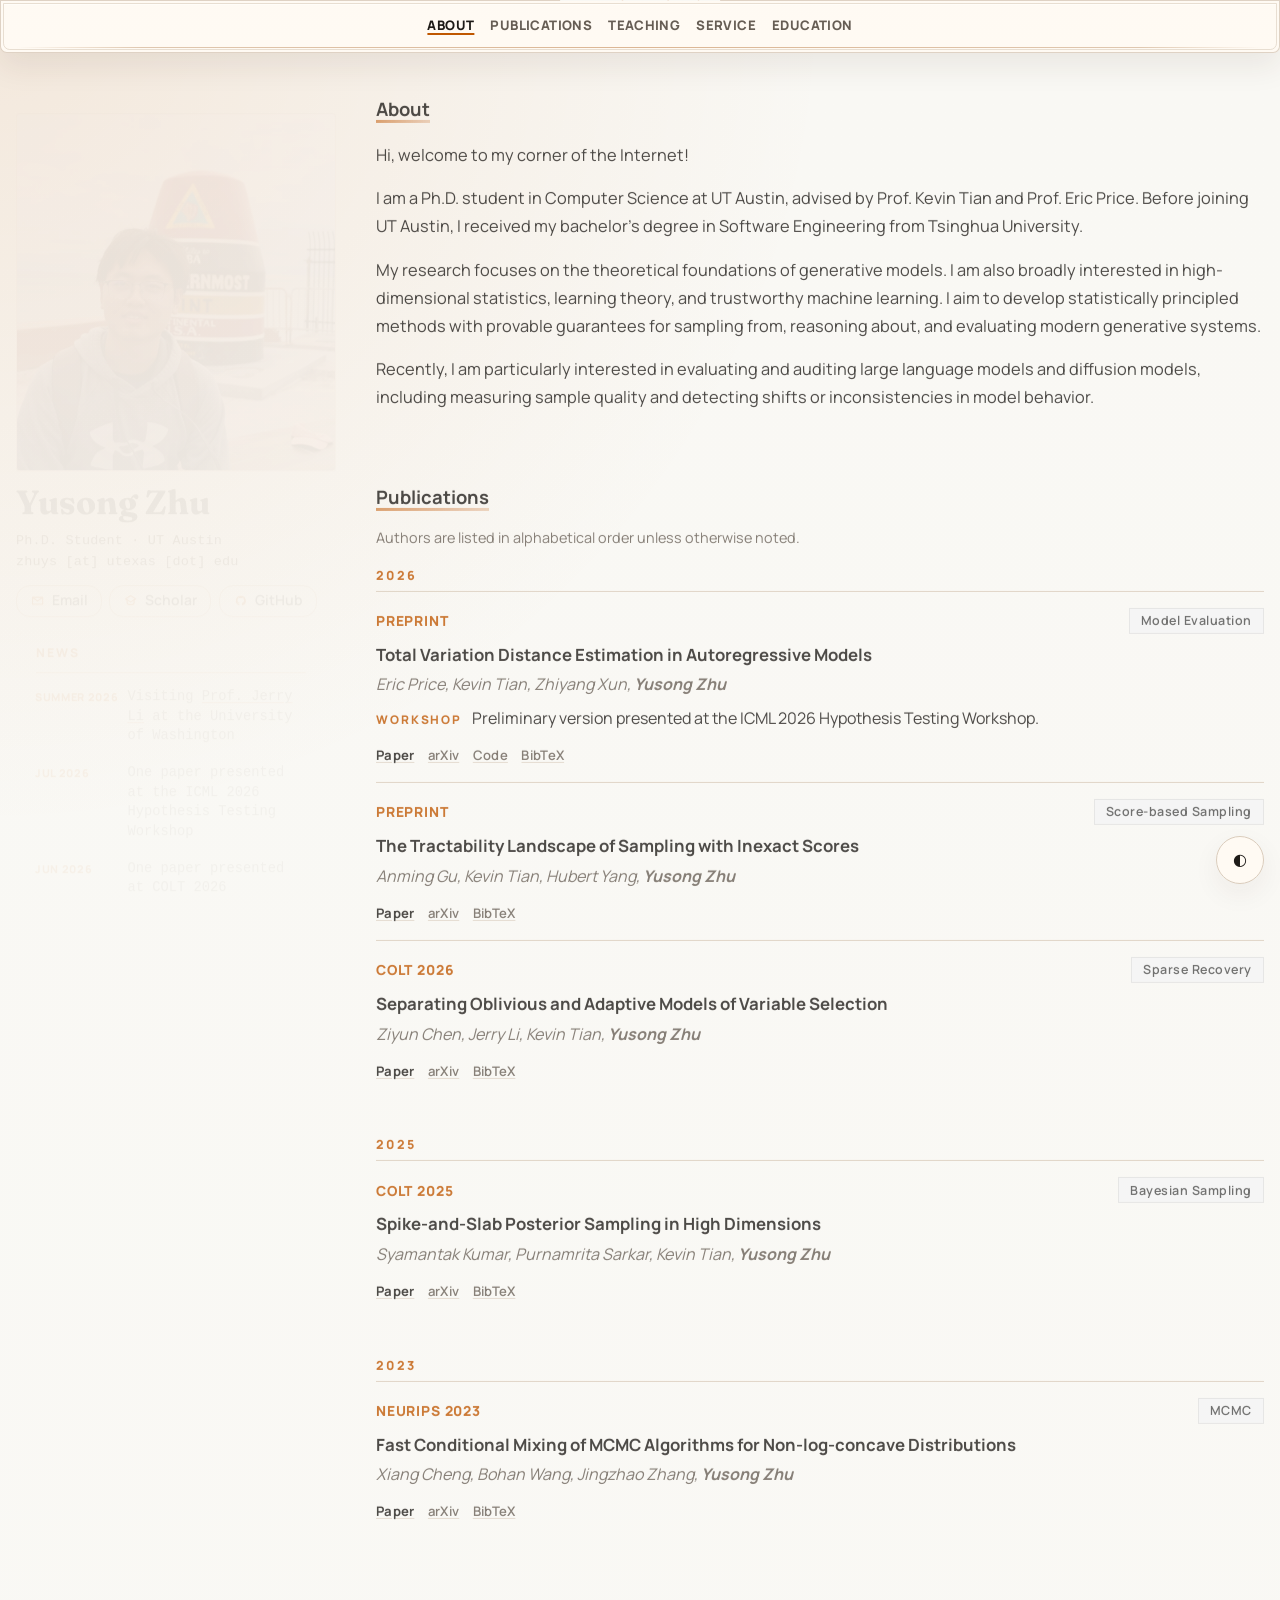
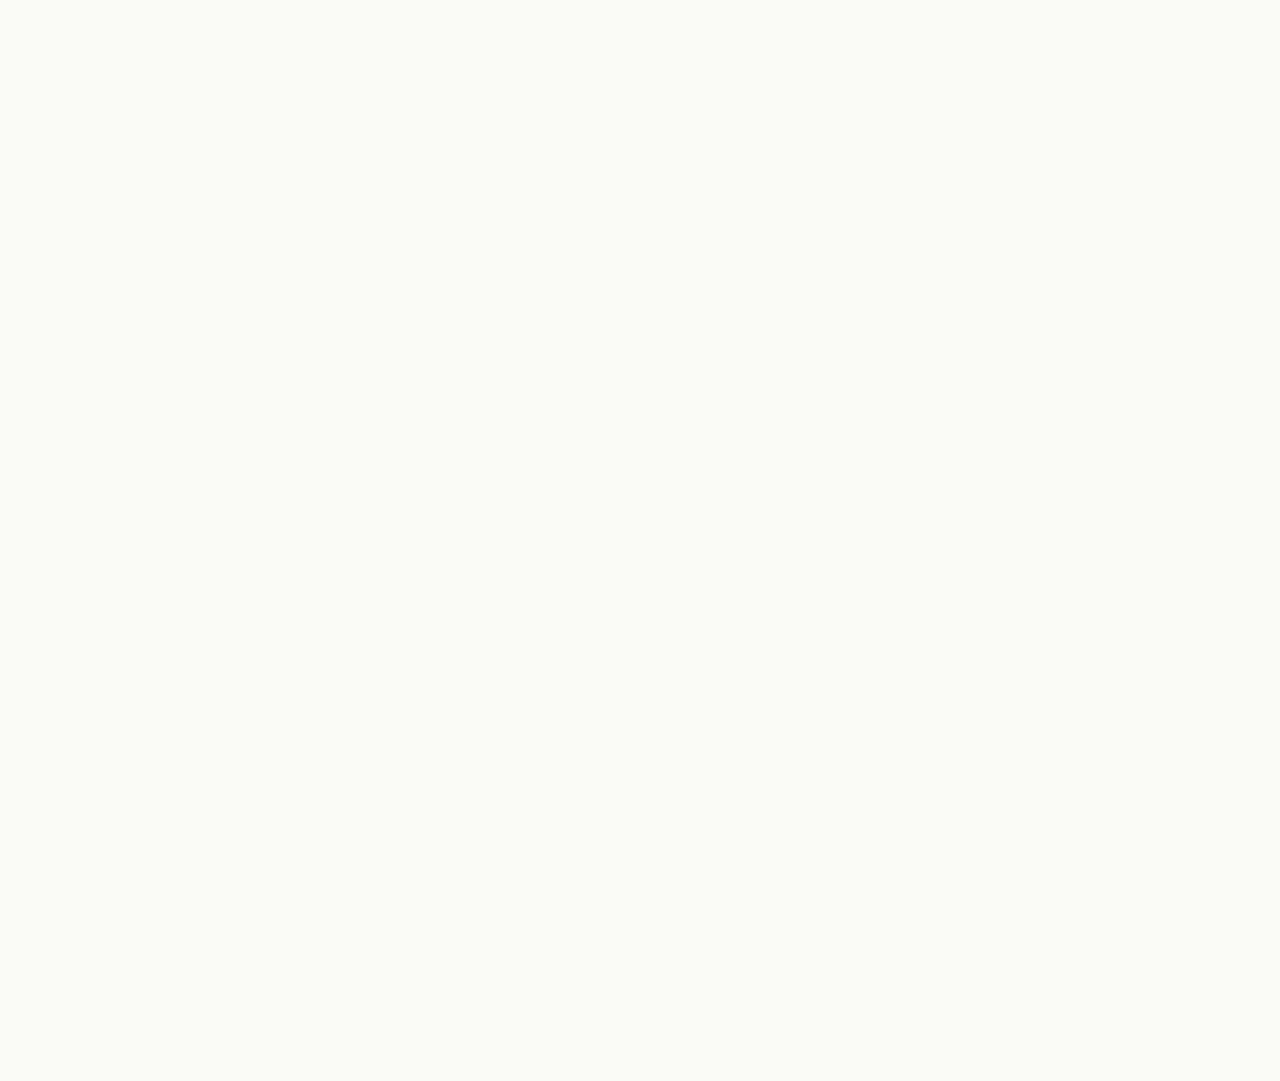
==== commit 06ee6d26: "Rebuild Yusong Zhu academic homepage" ====
--- a/index-v6-line.html
+++ b/index-v6-line.html
@@ -2,770 +2,12 @@
 <html lang="en">
   <head>
     <meta charset="UTF-8" />
-    <meta name="viewport" content="width=device-width, initial-scale=1, viewport-fit=cover" />
-    <meta
-      name="description"
-      content="Yusong Zhu is a Ph.D. student in Computer Science at Brown University working on visual representation and visual communication."
-    />
+    <meta name="viewport" content="width=device-width, initial-scale=1" />
+    <meta http-equiv="refresh" content="0; url=index.html" />
+    <link rel="canonical" href="index.html" />
     <title>Yusong Zhu</title>
-    <link rel="preconnect" href="https://fonts.googleapis.com" />
-    <link rel="preconnect" href="https://fonts.gstatic.com" crossorigin />
-    <link
-      href="https://fonts.googleapis.com/css2?family=Fraunces:opsz,wght@9..144,500;9..144,700&family=Manrope:wght@400;500;600;700;800&display=swap"
-      rel="stylesheet"
-    />
-    <link rel="preconnect" href="https://fonts.googleapis.com">
-    <link rel="preconnect" href="https://fonts.gstatic.com" crossorigin>
-    <link href="https://fonts.googleapis.com/css2?family=Architects+Daughter&display=swap" rel="stylesheet">
-    <link rel="icon" type="image/png" href="tabicon.png" />
-    <link rel="stylesheet" href="styles-v6-line.css" />
-    <script>
-      document.documentElement.classList.add("js");
-    </script>
   </head>
   <body>
-    <aside class="toc-sidebar" aria-label="Page sections">
-      <nav class="toc-panel" id="toc-panel" aria-label="Page sections">
-        <ul class="nav-list">
-          <li><a class="nav-link" href="#about">About</a></li>
-          <!-- <li><a class="nav-link" href="#interests">Research Interests</a></li> -->
-          <li><a class="nav-link" href="#goals">Research Goals</a></li>
-          <li><a class="nav-link" href="#publications">Publications</a></li>
-          <li><a class="nav-link" href="#activities">Activities</a></li>
-          <li><a class="nav-link" href="#education">Education</a></li>
-        </ul>
-      </nav>
-      <div class="toc-edge" aria-hidden="true"></div>
-    </aside>
-
-    <div class="page-shell">
-      <div class="layout">
-        <aside class="rail reveal" aria-label="Profile overview">
-          <figure class="rail-portrait rail-portrait--line">
-            <div class="line-portrait-shell">
-              <img src="yusong_line_drawing.svg" alt="Line drawing mark representing Yusong Zhu" />
-            </div>
-          </figure>
-          <!-- <p class="eyebrow"></p> -->
-          <h1>Yusong Zhu</h1>
-          <p class="lede">
-            <span class="contact-mono">Office: GDC 4.720<br />Email: yusong.zhu [at] brown [dot] edu</span>
-          </p>
-          <div class="social-row" aria-label="External links">
-            <a class="social-link" href="https://scholar.google.com/citations?user=serendipitysx" aria-label="Google Scholar" target="_blank" rel="noreferrer">
-              <svg viewBox="0 0 24 24" aria-hidden="true"><path d="M12 4 4 9l8 5 8-5-8-5Z" fill="none" stroke="currentColor" stroke-width="1.7" stroke-linejoin="round"/><path d="M6.5 10.2V15c0 1.8 2.5 3.3 5.5 3.3s5.5-1.5 5.5-3.3v-4.8" fill="none" stroke="currentColor" stroke-width="1.7" stroke-linecap="round"/></svg>
-              <span class="social-link-text">Scholar</span>
-            </a>
-            <a class="social-link" href="https://github.com/serendipitysx" aria-label="GitHub" target="_blank" rel="noreferrer">
-              <svg viewBox="0 0 24 24" aria-hidden="true"><path d="M12 4.5a7.5 7.5 0 0 0-2.4 14.6c.38.07.52-.17.52-.38v-1.3c-2.1.46-2.54-1-2.54-1-.34-.86-.84-1.1-.84-1.1-.69-.48.05-.47.05-.47.76.06 1.16.78 1.16.78.68 1.17 1.78.83 2.21.64.07-.5.27-.84.49-1.03-1.73-.2-3.55-.87-3.55-3.88 0-.86.31-1.56.82-2.11-.08-.2-.36-1 .08-2.08 0 0 .67-.22 2.2.81a7.6 7.6 0 0 1 4 0c1.53-1.03 2.2-.81 2.2-.81.44 1.08.16 1.88.08 2.08.51.55.82 1.25.82 2.11 0 3.02-1.82 3.68-3.56 3.88.28.24.53.71.53 1.44v2.13c0 .21.14.45.53.38A7.5 7.5 0 0 0 12 4.5Z" fill="currentColor"/></svg>
-              <span class="social-link-text">GitHub</span>
-            </a>
-            <a class="social-link" href="https://x.com/serendipitysx" aria-label="X (Twitter)" target="_blank" rel="noreferrer">
-              <svg viewBox="0 0 24 24" aria-hidden="true"><path d="M5 5h3.7l4 5.4L18.7 5H20l-6.1 7.1L20 19h-3.7l-4.3-5.8L7.6 19H4.3l6.5-7.7L5 5Z" fill="currentColor"/></svg>
-              <span class="social-link-text">Twitter</span>
-            </a>
-            <a class="social-link" href="cv.pdf" aria-label="Download CV (PDF)" target="_blank" rel="noreferrer">
-              <svg viewBox="0 0 24 24" aria-hidden="true">
-                <path
-                  d="M7 3h7.2L19 7.8V21H7V3z"
-                  fill="none"
-                  stroke="currentColor"
-                  stroke-width="1.65"
-                  stroke-linejoin="round"
-                />
-                <path
-                  d="M14 3v5h5"
-                  fill="none"
-                  stroke="currentColor"
-                  stroke-width="1.65"
-                  stroke-linejoin="round"
-                />
-                <path
-                  d="M9.5 14h5M9.5 17h5"
-                  fill="none"
-                  stroke="currentColor"
-                  stroke-width="1.4"
-                  stroke-linecap="round"
-                />
-              </svg>
-              <span class="social-link-text">CV (April 2026)</span>
-            </a>
-          </div>
-<!-- 
-          <section class="rail-news" aria-labelledby="rail-news-heading">
-            <div class="rail-news-box">
-              <div class="rail-news-scroll" role="region" aria-label="Recent news list">
-                <p class="rail-news-title" id="rail-news-heading">News</p>
-                <div class="rail-news-list">
-                <article class="rail-news-item">
-                  <time class="rail-news-date" datetime="2025-05">May 2025</time>
-                  <p class="rail-news-text">Internship at Adobe (San Jose)</p>
-                </article>
-                <article class="rail-news-item">
-                  <time class="rail-news-date" datetime="2025-03">Mar 2025</time>
-                  <p class="rail-news-text">BizGen accepted to CVPR 2025</p>
-                </article>
-                <article class="rail-news-item">
-                  <time class="rail-news-date" datetime="2025-03">Mar 2025</time>
-                  <p class="rail-news-text">VizTA accepted to EuroVIS 2025</p>
-                </article>
-                <article class="rail-news-item">
-                  <time class="rail-news-date" datetime="2024-07">Jul 2024</time>
-                  <p class="rail-news-text">ModalChorus accepted to IEEE VIS 2024</p>
-                </article>
-                <article class="rail-news-item">
-                  <time class="rail-news-date" datetime="2024-01">Jan 2024</time>
-                  <p class="rail-news-text">TypeDance accepted to CHI 2024</p>
-                </article>
-                <article class="rail-news-item">
-                  <time class="rail-news-date" datetime="2023-12">Dec 2023</time>
-                  <p class="rail-news-text">MetroBUX accepted to IEEE TITS</p>
-                </article>
-                <article class="rail-news-item">
-                  <time class="rail-news-date" datetime="2023-10">Oct 2023</time>
-                  <p class="rail-news-text">Presented ChartSpark at IEEE VIS</p>
-                </article>
-                <article class="rail-news-item">
-                  <time class="rail-news-date" datetime="2023-07">Jul 2023</time>
-                  <p class="rail-news-text">ChartSpark accepted to IEEE VIS</p>
-                </article>
-                <article class="rail-news-item">
-                  <time class="rail-news-date" datetime="2023-06">Jun 2023</time>
-                  <p class="rail-news-text">Presented WYTIWYR at EuroVIS</p>
-                </article>
-                <article class="rail-news-item">
-                  <time class="rail-news-date" datetime="2022-09">Sep 2022</time>
-                  <p class="rail-news-text">Started visualization research at HKUST CIVAl Lab</p>
-                </article>
-                </div>
-              </div>
-            </div>
-          </section> -->
-        </aside>
-
-        <main id="main">
-          <section id="about" class="section reveal" aria-labelledby="about-heading">
-            <div class="section-head">
-              <h2 id="about-heading">About</h2>
-            </div>
-            <div class="section-body">
-              <div class="prose prose-flow">
-                <p>Hi, welcome to my corner of the Internet!</p>
-                <p>
-                  I am a Ph.D. student in Computer Science at <a href="https://www.brown.edu/" style="color: var(--accent)" target="_blank" rel="noopener noreferrer">Brown University</a>, advised by Prof. David Laidlaw in the
-                  <strong>Brown Visual Computing Lab</strong>.
-                </p>
-                <p>
-                  Previously: <strong>MPhil in Computational Arts</strong>, HKUST
-                  (Guangzhou); <strong>Bachelor in Communication Engineering</strong>,
-                  University of Electronic Science and Technology of China (UESTC).
-                </p>
-                <p>
-                  My research explores <strong>visual representation and visual communication</strong>
-                  to help explain complex ideas and empower humans with effective
-                  visual communication tools.
-                </p>
-              </div>
-            </div>
-          </section>
-<!-- 
-          <section id="interests" class="section reveal" aria-labelledby="interests-heading">
-            <div class="section-head">
-              <h2 id="interests-heading">Research Interests</h2>
-            </div>
-            <div class="chip-row">
-              <span class="chip">Computer Vision</span>
-              <span class="chip">Data Visualization</span>
-              <span class="chip">Visual Design</span>
-            </div>
-          </section> -->
-
-          <section id="goals" class="section reveal" aria-labelledby="goals-heading">
-            <div class="section-head">
-              <h2 id="goals-heading">Research Goals</h2>
-            </div>
-            <div class="prose narrow">
-              <p>
-                With <strong>computer vision as design material</strong> and
-                <strong>user intent as a design constraint</strong>, my work aims
-                to support multiple stages of the visualization and graphic design
-                pipeline.
-              </p>
-            </div>
-            <div
-              class="research-flow"
-              role="img"
-              aria-label="Research themes: Creativity connects Blending, Visualization, and Graphics."
-            >
-              <div class="research-flow-hub">
-                <span class="research-theme-tag research-theme-tag--hub">Creativity</span>
-              </div>
-              <svg
-                class="research-flow-lines"
-                viewBox="0 0 420 72"
-                preserveAspectRatio="xMidYMin meet"
-                aria-hidden="true"
-              >
-                <path
-                  d="M210 2V24M70 24H350M70 24V54M210 24V54M350 24V54"
-                  fill="none"
-                  stroke="currentColor"
-                  stroke-width="1.6"
-                  stroke-linecap="round"
-                  stroke-linejoin="round"
-                />
-              </svg>
-              <div class="research-flow-branches">
-                <div class="research-flow-branch">
-                  <span class="research-theme-tag">Blending</span>
-                </div>
-                <div class="research-flow-branch">
-                  <span class="research-theme-tag">Visualization</span>
-                </div>
-                <div class="research-flow-branch">
-                  <span class="research-theme-tag">Graphics</span>
-                </div>
-              </div>
-            </div>
-            <div class="goal-stack">
-              <article class="goal-line">
-                <span class="goal-index">1</span>
-                <p>Exploring novel visual designs for representing complex ideas.</p>
-              </article>
-              <article class="goal-line">
-                <span class="goal-index">2</span>
-                <p>Enhancing intent-aware workflows to facilitate design processes.</p>
-              </article>
-              <article class="goal-line">
-                <span class="goal-index">3</span>
-                <p>Empowering users with tools for effective visual communication.</p>
-              </article>
-            </div>
-          </section>
-
-          <section id="publications" class="section reveal" aria-labelledby="publications-heading">
-            <div class="section-head publications-head">
-              <h2 id="publications-heading">Publications</h2>
-              <div class="pub-switcher" role="tablist" aria-label="Publication views">
-                <button class="pub-tab is-active" type="button" role="tab" aria-selected="true" aria-controls="pub-selected" id="tab-selected">Selected</button>
-                <button class="pub-tab" type="button" role="tab" aria-selected="false" aria-controls="pub-all" id="tab-all">All by Date</button>
-              </div>
-            </div>
-
-            <div class="pub-panel is-active" id="pub-selected" role="tabpanel" aria-labelledby="tab-selected">
-              <article class="pub-feature">
-                <div class="pub-body">
-                  <div class="pub-meta-row">
-                    <p class="pub-venue">CVPR 2025</p>
-                    <div class="pub-tags" aria-label="Research themes">
-                      <span class="research-theme-tag">Blending</span>
-                    </div>
-                  </div>
-                  <h3><span class="pub-acronym">BizGen</span><span class="pub-subtitle">Advancing Article-level Visual Text Rendering for Infographics Generation</span></h3>
-                  <p class="pub-tldr"><span>TL;DR</span> Render article-level text directly inside infographic generation with tighter visual control.</p>
-                  <p class="pub-authors">
-                    Yuyang Peng, Shishi Xiao, Keming Wu, Qisheng Liao, Bohan Chen,
-                    Kevin Lin, Danqing Huang, Ji Li, Yuhui Yuan
-                  </p>
-                  <div class="pub-links" aria-label="BizGen links">
-                    <a class="pub-link is-primary" href="#" target="_blank" rel="noopener noreferrer">Paper</a>
-                    <a class="pub-link" href="#" target="_blank" rel="noopener noreferrer">Code</a>
-                    <a class="pub-link" href="#" target="_blank" rel="noopener noreferrer">Project</a>
-                    <button class="pub-link pub-bib-toggle" type="button" aria-expanded="false" aria-controls="bib-bizgen-selected" data-bib-target="bib-bizgen-selected">BibTeX</button>
-                  </div>
-                  <div class="pub-bib-card" id="bib-bizgen-selected" hidden>
-                    <pre>@inproceedings{peng2025bizgen,
-  title={Advancing Article-level Visual Text Rendering for Infographics Generation},
-  author={Peng, Yuyang and Xiao, Shishi and Wu, Keming and Liao, Qisheng and Chen, Bohan and Lin, Kevin and Huang, Danqing and Li, Ji and Yuan, Yuhui},
-  booktitle={Proceedings of the IEEE/CVF Conference on Computer Vision and Pattern Recognition (CVPR)},
-  year={2025}
-}</pre>
-                  </div>
-                </div>
-              </article>
-
-              <article class="pub-feature">
-                <div class="pub-body">
-                  <div class="pub-meta-row">
-                    <p class="pub-venue">CHI 2024</p>
-                    <div class="pub-tags" aria-label="Research themes">
-                      <span class="research-theme-tag">Graphics</span>
-                    </div>
-                  </div>
-                  <h3><span class="pub-acronym">TypeDance</span><span class="pub-subtitle">Creating Semantic Typographic Logos from Image through Personalized Generation</span></h3>
-                  <p class="pub-tldr"><span>TL;DR</span> Generate semantic typographic logos from an image with personalized control.</p>
-                  <p class="pub-authors">Shishi Xiao, Liangwei Wang, Xiaojuan Ma, Wei Zeng</p>
-                  <div class="pub-links" aria-label="TypeDance links">
-                    <a class="pub-link is-primary" href="#" target="_blank" rel="noopener noreferrer">Paper</a>
-                    <a class="pub-link" href="#" target="_blank" rel="noopener noreferrer">Code</a>
-                    <a class="pub-link" href="#" target="_blank" rel="noopener noreferrer">Project</a>
-                    <button class="pub-link pub-bib-toggle" type="button" aria-expanded="false" aria-controls="bib-typedance-selected" data-bib-target="bib-typedance-selected">BibTeX</button>
-                  </div>
-                  <div class="pub-bib-card" id="bib-typedance-selected" hidden>
-                    <pre>@inproceedings{xiao2024typedance,
-  title={Creating Semantic Typographic Logos from Image through Personalized Generation},
-  author={Xiao, Shishi and Wang, Liangwei and Ma, Xiaojuan and Zeng, Wei},
-  booktitle={Proceedings of the CHI Conference on Human Factors in Computing Systems (CHI)},
-  year={2024}
-}</pre>
-                  </div>
-                </div>
-              </article>
-
-              <article class="pub-feature">
-                <div class="pub-body">
-                  <div class="pub-meta-row">
-                    <p class="pub-venue">IEEE VIS / TVCG 2023</p>
-                    <div class="pub-tags" aria-label="Research themes">
-                      <span class="research-theme-tag">Visualization</span>
-                    </div>
-                  </div>
-                  <h3><span class="pub-acronym">ChartSpark</span><span class="pub-subtitle">Let the Chart Spark: Embedding Semantic Context into Chart with Text-to-Image Generative Model</span></h3>
-                  <p class="pub-tldr"><span>TL;DR</span> Inject semantic context into chart generation using a text-to-image model.</p>
-                  <p class="pub-authors">Shishi Xiao, Suizi Huang, Yue Lin, Yilin Ye, Wei Zeng</p>
-                  <div class="pub-links" aria-label="ChartSpark links">
-                    <a class="pub-link is-primary" href="#" target="_blank" rel="noopener noreferrer">Paper</a>
-                    <a class="pub-link" href="#" target="_blank" rel="noopener noreferrer">Code</a>
-                    <a class="pub-link" href="#" target="_blank" rel="noopener noreferrer">Project</a>
-                    <button class="pub-link pub-bib-toggle" type="button" aria-expanded="false" aria-controls="bib-chartspark-selected" data-bib-target="bib-chartspark-selected">BibTeX</button>
-                  </div>
-                  <div class="pub-bib-card" id="bib-chartspark-selected" hidden>
-                    <pre>@article{xiao2023chartspark,
-  title={Let the Chart Spark: Embedding Semantic Context into Chart with Text-to-Image Generative Model},
-  author={Xiao, Shishi and Huang, Suizi and Lin, Yue and Ye, Yilin and Zeng, Wei},
-  journal={IEEE Transactions on Visualization and Computer Graphics (TVCG)},
-  year={2023}
-}</pre>
-                  </div>
-                </div>
-              </article>
-
-              <article class="pub-feature">
-                <div class="pub-body">
-                  <div class="pub-meta-row">
-                    <p class="pub-venue">EuroVis 2023</p>
-                    <div class="pub-tags" aria-label="Research themes">
-                      <span class="research-theme-tag">Visualization</span>
-                    </div>
-                  </div>
-                  <h3><span class="pub-acronym">WYTIWYR</span><span class="pub-subtitle">A User Intent-Aware Framework with Multi-modal Inputs for Visualization Retrieval</span></h3>
-                  <p class="pub-tldr"><span>TL;DR</span> Retrieve visualizations with a multimodal workflow shaped by user intent.</p>
-                  <p class="pub-authors">Shishi Xiao, Yihan Hou, Cheng Jin, Wei Zeng</p>
-                  <div class="pub-links" aria-label="WYTIWYR links">
-                    <a class="pub-link is-primary" href="#" target="_blank" rel="noopener noreferrer">Paper</a>
-                    <a class="pub-link" href="#" target="_blank" rel="noopener noreferrer">Code</a>
-                    <a class="pub-link" href="#" target="_blank" rel="noopener noreferrer">Project</a>
-                    <button class="pub-link pub-bib-toggle" type="button" aria-expanded="false" aria-controls="bib-wytiwyr-selected" data-bib-target="bib-wytiwyr-selected">BibTeX</button>
-                  </div>
-                  <div class="pub-bib-card" id="bib-wytiwyr-selected" hidden>
-                    <pre>@inproceedings{xiao2023wytiwyr,
-  title={A User Intent-Aware Framework with Multi-modal Inputs for Visualization Retrieval},
-  author={Xiao, Shishi and Hou, Yihan and Jin, Cheng and Zeng, Wei},
-  booktitle={Eurographics Conference on Visualization (EuroVis)},
-  year={2023}
-}</pre>
-                  </div>
-                </div>
-              </article>
-            </div>
-
-            <div class="pub-panel" id="pub-all" role="tabpanel" aria-labelledby="tab-all" hidden>
-              <div class="pub-year-group">
-                <div class="pub-all-head">
-                  <span class="pub-all-label">2025</span>
-                </div>
-                <article class="pub-row">
-                  <div class="pub-date">CVPR 2025</div>
-                  <div class="pub-tags" aria-label="Research themes">
-                    <span class="research-theme-tag">Blending</span>
-                  </div>
-                  <div class="pub-body">
-                    <h3><span class="pub-acronym">BizGen</span><span class="pub-subtitle">Advancing Article-level Visual Text Rendering for Infographics Generation</span></h3>
-                    <p class="pub-authors">
-                      Yuyang Peng, Shishi Xiao, Keming Wu, Qisheng Liao, Bohan Chen,
-                      Kevin Lin, Danqing Huang, Ji Li, Yuhui Yuan
-                    </p>
-                    <div class="pub-links" aria-label="BizGen links">
-                      <a class="pub-link is-primary" href="#" target="_blank" rel="noopener noreferrer">Paper</a>
-                      <a class="pub-link" href="#" target="_blank" rel="noopener noreferrer">Code</a>
-                      <a class="pub-link" href="#" target="_blank" rel="noopener noreferrer">Project</a>
-                      <button class="pub-link pub-bib-toggle" type="button" aria-expanded="false" aria-controls="bib-bizgen-all" data-bib-target="bib-bizgen-all">BibTeX</button>
-                    </div>
-                    <div class="pub-bib-card" id="bib-bizgen-all" hidden>
-                      <pre>@inproceedings{peng2025bizgen,
-  title={Advancing Article-level Visual Text Rendering for Infographics Generation},
-  author={Peng, Yuyang and Xiao, Shishi and Wu, Keming and Liao, Qisheng and Chen, Bohan and Lin, Kevin and Huang, Danqing and Li, Ji and Yuan, Yuhui},
-  booktitle={Proceedings of the IEEE/CVF Conference on Computer Vision and Pattern Recognition (CVPR)},
-  year={2025}
-}</pre>
-                    </div>
-                  </div>
-                </article>
-              </div>
-
-              <div class="pub-year-group">
-                <div class="pub-all-head">
-                  <span class="pub-all-label">2024</span>
-                </div>
-                <article class="pub-row">
-                  <div class="pub-date">CHI 2024</div>
-                  <div class="pub-tags" aria-label="Research themes">
-                    <span class="research-theme-tag">Graphics</span>
-                  </div>
-                  <div class="pub-body">
-                    <h3><span class="pub-acronym">TypeDance</span><span class="pub-subtitle">Creating Semantic Typographic Logos from Image through Personalized Generation</span></h3>
-                    <p class="pub-authors">Shishi Xiao, Liangwei Wang, Xiaojuan Ma, Wei Zeng</p>
-                    <div class="pub-links" aria-label="TypeDance links">
-                      <a class="pub-link is-primary" href="#" target="_blank" rel="noopener noreferrer">Paper</a>
-                      <a class="pub-link" href="#" target="_blank" rel="noopener noreferrer">Code</a>
-                      <a class="pub-link" href="#" target="_blank" rel="noopener noreferrer">Project</a>
-                      <button class="pub-link pub-bib-toggle" type="button" aria-expanded="false" aria-controls="bib-typedance-all" data-bib-target="bib-typedance-all">BibTeX</button>
-                    </div>
-                    <div class="pub-bib-card" id="bib-typedance-all" hidden>
-                      <pre>@inproceedings{xiao2024typedance,
-  title={Creating Semantic Typographic Logos from Image through Personalized Generation},
-  author={Xiao, Shishi and Wang, Liangwei and Ma, Xiaojuan and Zeng, Wei},
-  booktitle={Proceedings of the CHI Conference on Human Factors in Computing Systems (CHI)},
-  year={2024}
-}</pre>
-                    </div>
-                  </div>
-                </article>
-              </div>
-
-              <div class="pub-year-group">
-                <div class="pub-all-head">
-                  <span class="pub-all-label">2023</span>
-                </div>
-                <article class="pub-row">
-                  <div class="pub-date">IEEE VIS / TVCG 2023</div>
-                  <div class="pub-tags" aria-label="Research themes">
-                    <span class="research-theme-tag">Visualization</span>
-                  </div>
-                  <div class="pub-body">
-                    <h3><span class="pub-acronym">ChartSpark</span><span class="pub-subtitle">Let the Chart Spark: Embedding Semantic Context into Chart with Text-to-Image Generative Model</span></h3>
-                    <p class="pub-authors">Shishi Xiao, Suizi Huang, Yue Lin, Yilin Ye, Wei Zeng</p>
-                    <div class="pub-links" aria-label="ChartSpark links">
-                      <a class="pub-link is-primary" href="#" target="_blank" rel="noopener noreferrer">Paper</a>
-                      <a class="pub-link" href="#" target="_blank" rel="noopener noreferrer">Code</a>
-                      <a class="pub-link" href="#" target="_blank" rel="noopener noreferrer">Project</a>
-                      <button class="pub-link pub-bib-toggle" type="button" aria-expanded="false" aria-controls="bib-chartspark-all" data-bib-target="bib-chartspark-all">BibTeX</button>
-                    </div>
-                    <div class="pub-bib-card" id="bib-chartspark-all" hidden>
-                      <pre>@article{xiao2023chartspark,
-  title={Let the Chart Spark: Embedding Semantic Context into Chart with Text-to-Image Generative Model},
-  author={Xiao, Shishi and Huang, Suizi and Lin, Yue and Ye, Yilin and Zeng, Wei},
-  journal={IEEE Transactions on Visualization and Computer Graphics (TVCG)},
-  year={2023}
-}</pre>
-                    </div>
-                  </div>
-                </article>
-                <article class="pub-row">
-                  <div class="pub-date">EuroVis 2023</div>
-                  <div class="pub-tags" aria-label="Research themes">
-                    <span class="research-theme-tag">Visualization</span>
-                  </div>
-                  <div class="pub-body">
-                    <h3><span class="pub-acronym">WYTIWYR</span><span class="pub-subtitle">A User Intent-Aware Framework with Multi-modal Inputs for Visualization Retrieval</span></h3>
-                    <p class="pub-authors">Shishi Xiao, Yihan Hou, Cheng Jin, Wei Zeng</p>
-                    <div class="pub-links" aria-label="WYTIWYR links">
-                      <a class="pub-link is-primary" href="#" target="_blank" rel="noopener noreferrer">Paper</a>
-                      <a class="pub-link" href="#" target="_blank" rel="noopener noreferrer">Code</a>
-                      <a class="pub-link" href="#" target="_blank" rel="noopener noreferrer">Project</a>
-                      <button class="pub-link pub-bib-toggle" type="button" aria-expanded="false" aria-controls="bib-wytiwyr-all" data-bib-target="bib-wytiwyr-all">BibTeX</button>
-                    </div>
-                    <div class="pub-bib-card" id="bib-wytiwyr-all" hidden>
-                      <pre>@inproceedings{xiao2023wytiwyr,
-  title={A User Intent-Aware Framework with Multi-modal Inputs for Visualization Retrieval},
-  author={Xiao, Shishi and Hou, Yihan and Jin, Cheng and Zeng, Wei},
-  booktitle={Eurographics Conference on Visualization (EuroVis)},
-  year={2023}
-}</pre>
-                    </div>
-                  </div>
-                </article>
-              </div>
-            </div>
-          </section>
-
-          <section id="activities" class="section reveal" aria-labelledby="activities-heading">
-            <div class="section-head">
-              <h2 id="activities-heading">Activities</h2>
-            </div>
-            <div class="activity-panel">
-              <!-- <p class="activity-intro">Recent visits, talks, and exchanges.</p> -->
-              <ul class="activity-list" id="activity-list">
-                <li class="activity-item">
-                  <span class="activity-date">Apr 2026</span>
-                  <span class="activity-text">Talk and exchange at XXX University</span>
-                  <p class="activity-body">Gave a talk and exchanged ideas with the visualization group.</p>
-                </li>
-                <li class="activity-item">
-                  <span class="activity-date">Mar 2026</span>
-                  <span class="activity-text">Research visit to XXX Lab</span>
-                  <p class="activity-body">Visited XXX Lab for a research exchange on human-AI co-creation workflows.</p>
-                </li>
-                <li class="activity-item">
-                  <span class="activity-date">Nov 2025</span>
-                  <span class="activity-text">Workshop presentation at XXX</span>
-                  <p class="activity-body">Presented our recent work at XXX workshop and joined the post-talk discussion.</p>
-                </li>
-                <li class="activity-item activity-item--more" hidden>
-                  <span class="activity-date">Sep 2025</span>
-                  <span class="activity-text">Guest talk at XXX Institute</span>
-                  <p class="activity-body">Shared research progress and discussed visualization directions with local researchers.</p>
-                </li>
-                <li class="activity-item activity-item--more" hidden>
-                  <span class="activity-date">Jul 2025</span>
-                  <span class="activity-text">Visit to XXX Lab</span>
-                  <p class="activity-body">Visited the lab for a short exchange on design tools and evaluation strategies.</p>
-                </li>
-                <li class="activity-item activity-item--more" hidden>
-                  <span class="activity-date">May 2025</span>
-                  <span class="activity-text">Talk at XXX Workshop</span>
-                  <p class="activity-body">Presented an overview of the current project and received feedback from attendees.</p>
-                </li>
-              </ul>
-              <button class="activity-more-toggle" type="button" aria-expanded="false" aria-controls="activity-list">
-                <span class="activity-more-text">More activities</span>
-                <span class="activity-more-arrow" aria-hidden="true"></span>
-              </button>
-            </div>
-          </section>
-
-          <section id="education" class="section reveal" aria-labelledby="education-heading">
-            <div class="section-head">
-              <h2 id="education-heading">Education</h2>
-            </div>
-            <div class="edu-list">
-              <article class="edu-row">
-                <div class="edu-meta">2024 - Present</div>
-                <div>
-                  <h3>Brown University</h3>
-                  <p>PhD in Computer Science</p>
-                </div>
-              </article>
-              <article class="edu-row">
-                <div class="edu-meta">2022 - 2024</div>
-                <div>
-                  <h3>HKUST (Guangzhou)</h3>
-                  <p>MPhil in Computational Media and Arts</p>
-                </div>
-              </article>
-              <article class="edu-row">
-                <div class="edu-meta">2018 - 2022</div>
-                <div>
-                  <h3>University of Electronic Science and Technology of China</h3>
-                  <p>Bachelor in Communication Engineering</p>
-                </div>
-              </article>
-            </div>
-          </section>
-
-        </main>
-      </div>
-    </div>
-
-    <button
-      class="theme-toggle"
-      type="button"
-      aria-label="Toggle color theme"
-      aria-pressed="false"
-      title="Toggle theme"
-    >
-      <span aria-hidden="true">◐</span>
-    </button>
-    <script>
-      const root = document.documentElement;
-      const themeToggle = document.querySelector(".theme-toggle");
-      const storedTheme = localStorage.getItem("theme");
-      const prefersDark = window.matchMedia("(prefers-color-scheme: dark)").matches;
-
-      const applyTheme = (theme) => {
-        root.dataset.theme = theme;
-        themeToggle.setAttribute("aria-pressed", String(theme === "dark"));
-        themeToggle.innerHTML = `<span aria-hidden="true">${theme === "dark" ? "☼" : "◐"}</span>`;
-      };
-
-      applyTheme(storedTheme || (prefersDark ? "dark" : "light"));
-
-      themeToggle.addEventListener("click", () => {
-        const nextTheme = root.dataset.theme === "dark" ? "light" : "dark";
-        localStorage.setItem("theme", nextTheme);
-        applyTheme(nextTheme);
-      });
-
-      const navLinks = [...document.querySelectorAll(".toc-sidebar .nav-link")];
-      const sections = navLinks
-        .map((link) => document.querySelector(link.getAttribute("href")))
-        .filter(Boolean);
-      let pendingNavTargetId = "";
-
-      const setActiveSection = (activeId) => {
-        navLinks.forEach((link) => {
-          const isActive = link.getAttribute("href") === `#${activeId}`;
-          link.classList.toggle("is-active", isActive);
-          if (isActive) {
-            link.setAttribute("aria-current", "location");
-          } else {
-            link.removeAttribute("aria-current");
-          }
-        });
-      };
-
-      const updateSectionHighlight = () => {
-        const tocHeight = document.querySelector(".toc-sidebar")?.offsetHeight ?? 0;
-        const sectionScrollMargin = sections[0]
-          ? parseFloat(window.getComputedStyle(sections[0]).scrollMarginTop) || 0
-          : 0;
-        const triggerY = Math.max(tocHeight + 28, sectionScrollMargin - 8);
-        let activeId = sections[0]?.id;
-        const nearPageBottom = window.innerHeight + window.scrollY >= document.documentElement.scrollHeight - 4;
-
-        if (pendingNavTargetId) {
-          const pendingSection = sections.find((section) => section.id === pendingNavTargetId);
-          if (pendingSection) {
-            const pendingRect = pendingSection.getBoundingClientRect();
-            if (pendingRect.top > triggerY && !nearPageBottom) {
-              setActiveSection(pendingNavTargetId);
-              return;
-            }
-          }
-          pendingNavTargetId = "";
-        }
-
-        if (nearPageBottom && sections.length) {
-          setActiveSection(sections[sections.length - 1].id);
-          return;
-        }
-
-        sections.forEach((section) => {
-          const rect = section.getBoundingClientRect();
-          if (rect.top <= triggerY) {
-            activeId = section.id;
-          }
-        });
-
-        if (activeId) {
-          setActiveSection(activeId);
-        }
-      };
-
-      let sectionHighlightFrame = 0;
-      const scheduleSectionHighlight = () => {
-        if (sectionHighlightFrame) return;
-        sectionHighlightFrame = window.requestAnimationFrame(() => {
-          sectionHighlightFrame = 0;
-          updateSectionHighlight();
-        });
-      };
-
-      window.addEventListener("scroll", scheduleSectionHighlight, { passive: true });
-      window.addEventListener("resize", scheduleSectionHighlight);
-
-      navLinks.forEach((link) => {
-        link.addEventListener("click", () => {
-          const targetId = link.getAttribute("href")?.slice(1);
-          if (!targetId) return;
-          pendingNavTargetId = targetId;
-          setActiveSection(targetId);
-          window.requestAnimationFrame(() => {
-            window.requestAnimationFrame(updateSectionHighlight);
-          });
-        });
-      });
-
-      window.addEventListener("hashchange", scheduleSectionHighlight);
-      updateSectionHighlight();
-
-      const activityMoreToggle = document.querySelector(".activity-more-toggle");
-      const activityMoreText = document.querySelector(".activity-more-text");
-      const activityMoreItems = [...document.querySelectorAll(".activity-item--more")];
-
-      if (activityMoreToggle && activityMoreItems.length) {
-        const updateActivityToggle = () => {
-          const hiddenCount = activityMoreItems.filter((item) => item.hidden).length;
-          activityMoreToggle.hidden = hiddenCount === 0;
-          activityMoreToggle.setAttribute("aria-expanded", String(hiddenCount > 0));
-          if (activityMoreText) {
-            activityMoreText.textContent = hiddenCount === 1 ? "More activity" : "More activities";
-          }
-        };
-
-        activityMoreToggle.addEventListener("click", () => {
-          const nextBatch = activityMoreItems.filter((item) => item.hidden).slice(0, 3);
-          nextBatch.forEach((item) => {
-            item.hidden = false;
-          });
-          updateActivityToggle();
-        });
-
-        updateActivityToggle();
-      }
-
-      const pubTabs = [...document.querySelectorAll(".pub-tab")];
-      const pubPanels = [...document.querySelectorAll(".pub-panel")];
-
-      const setPublicationView = (targetId) => {
-        pubTabs.forEach((tab) => {
-          const isActive = tab.getAttribute("aria-controls") === targetId;
-          tab.classList.toggle("is-active", isActive);
-          tab.setAttribute("aria-selected", String(isActive));
-          tab.tabIndex = isActive ? 0 : -1;
-        });
-
-        pubPanels.forEach((panel) => {
-          const isActive = panel.id === targetId;
-          panel.hidden = !isActive;
-          panel.classList.toggle("is-active", isActive);
-        });
-      };
-
-      pubTabs.forEach((tab) => {
-        tab.addEventListener("click", () => setPublicationView(tab.getAttribute("aria-controls")));
-      });
-
-      setPublicationView("pub-selected");
-
-      const bibToggles = [...document.querySelectorAll(".pub-bib-toggle")];
-
-      bibToggles.forEach((toggle) => {
-        toggle.addEventListener("click", () => {
-          const targetId = toggle.dataset.bibTarget;
-          if (!targetId) return;
-          const card = document.getElementById(targetId);
-          if (!card) return;
-
-          const nextExpanded = toggle.getAttribute("aria-expanded") !== "true";
-          toggle.setAttribute("aria-expanded", String(nextExpanded));
-          card.hidden = !nextExpanded;
-        });
-      });
-
-      const revealObserver = window.matchMedia("(prefers-reduced-motion: reduce)").matches
-        ? null
-        : new IntersectionObserver(
-            (entries) => {
-              entries.forEach((entry) => {
-                if (entry.isIntersecting) {
-                  entry.target.classList.add("is-visible");
-                  revealObserver.unobserve(entry.target);
-                }
-              });
-            },
-            { threshold: 0.15 }
-          );
-
-      if (revealObserver) {
-        document.querySelectorAll(".reveal").forEach((element) => {
-          revealObserver.observe(element);
-        });
-      } else {
-        document.querySelectorAll(".reveal").forEach((element) => {
-          element.classList.add("is-visible");
-        });
-      }
-    </script>
+    <p>This page has moved to <a href="index.html">Yusong Zhu's homepage</a>.</p>
   </body>
 </html>
